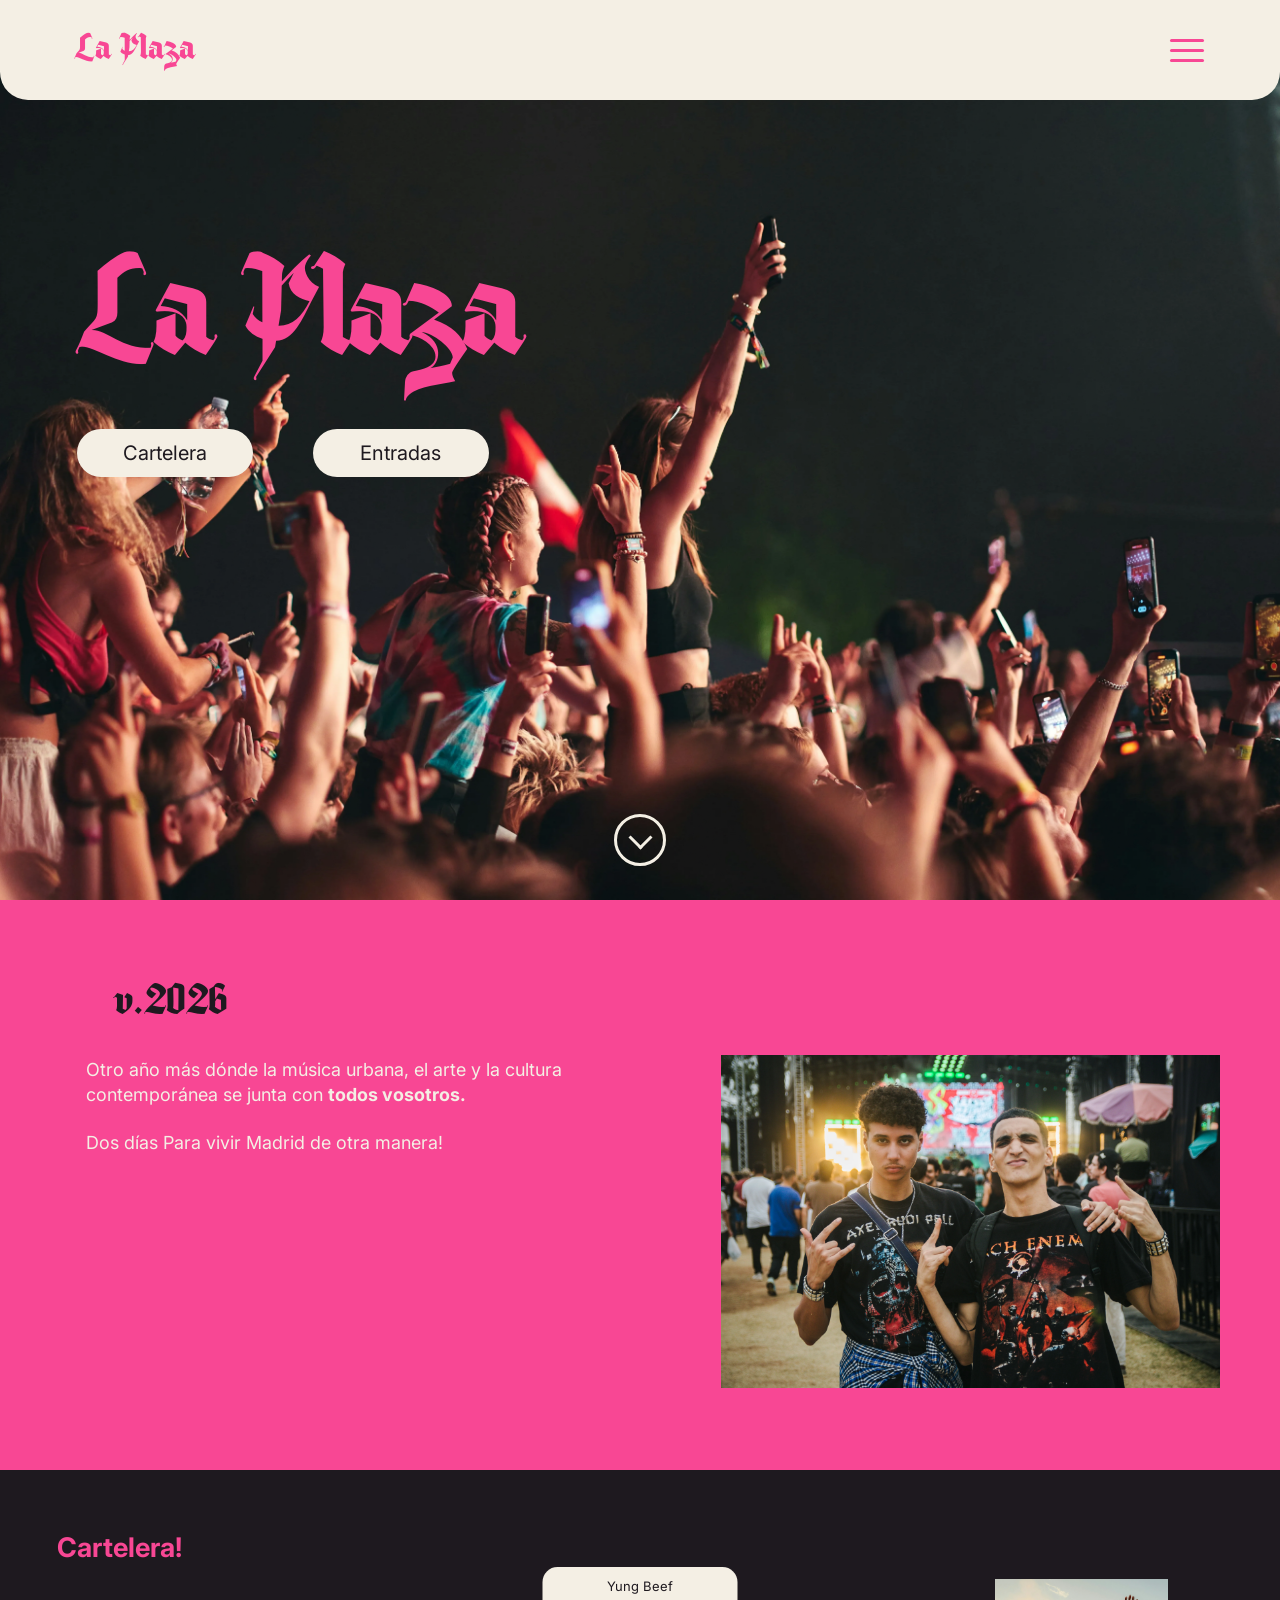
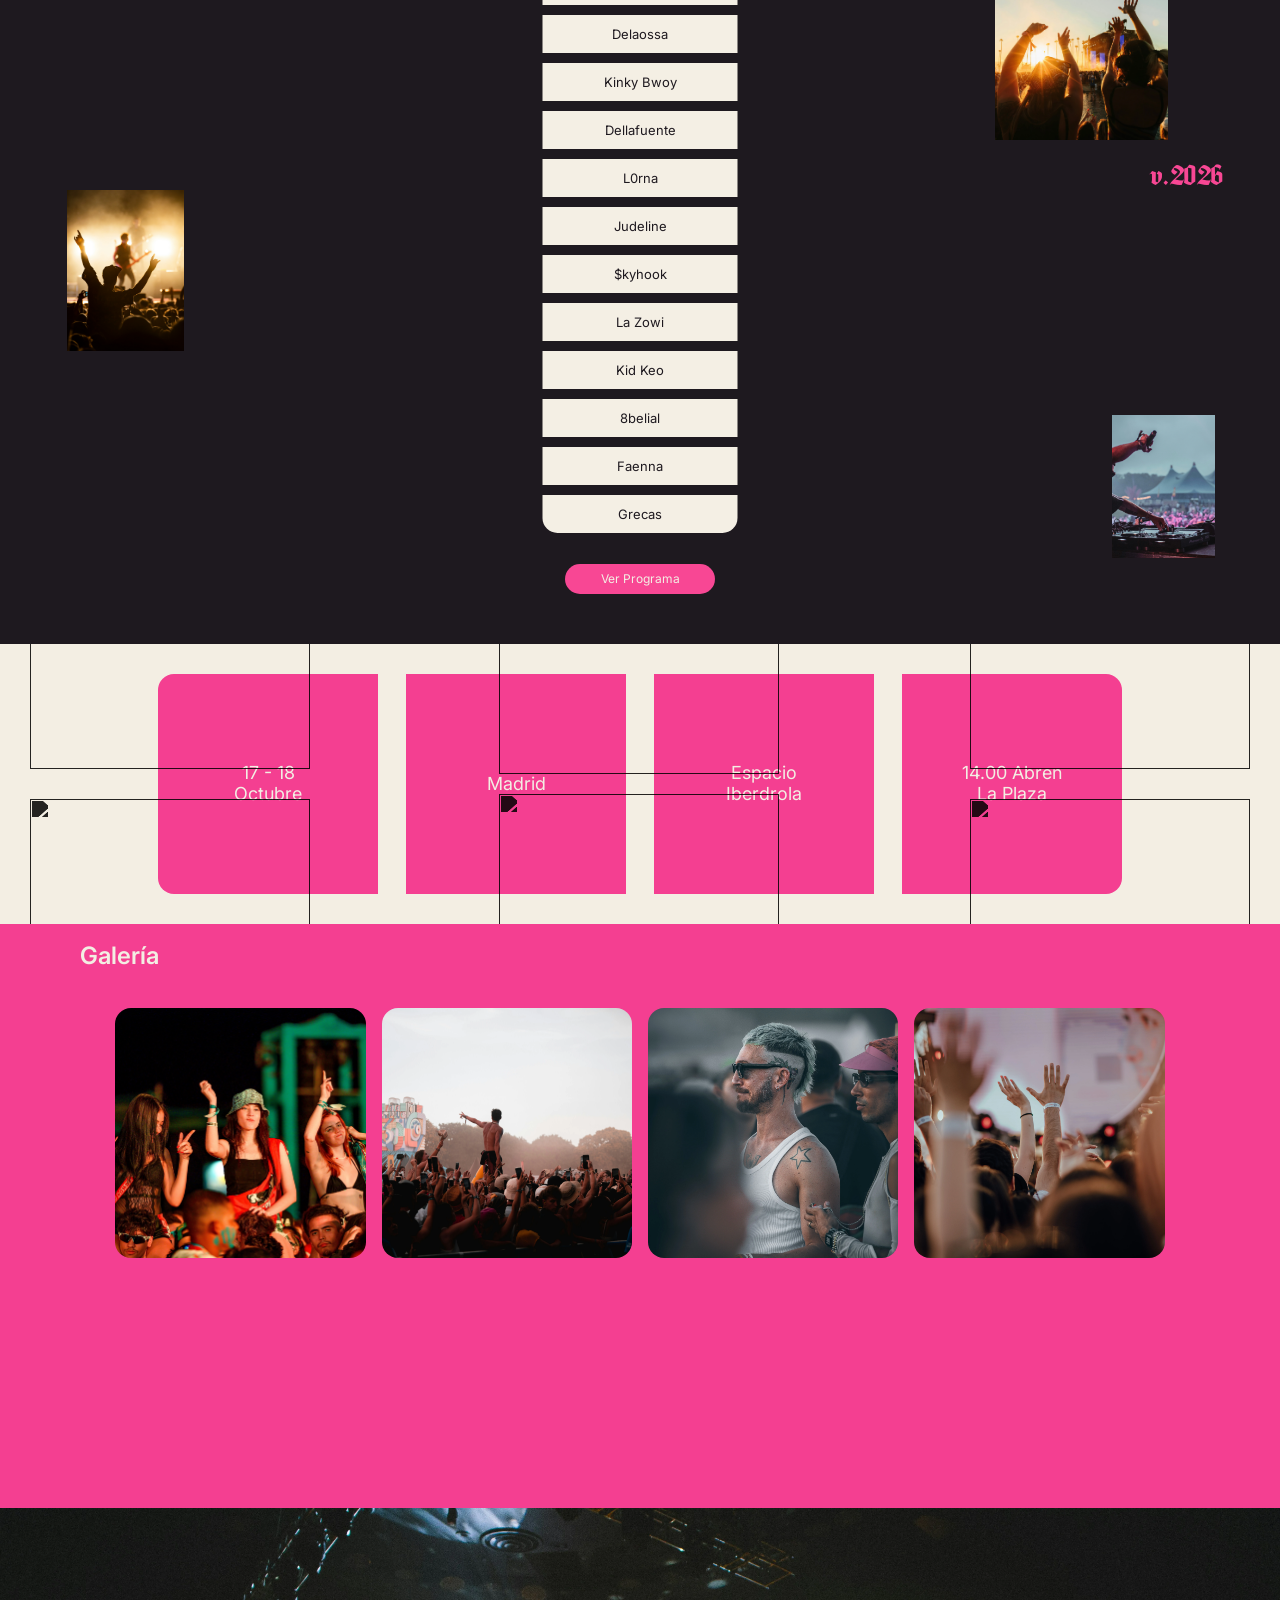
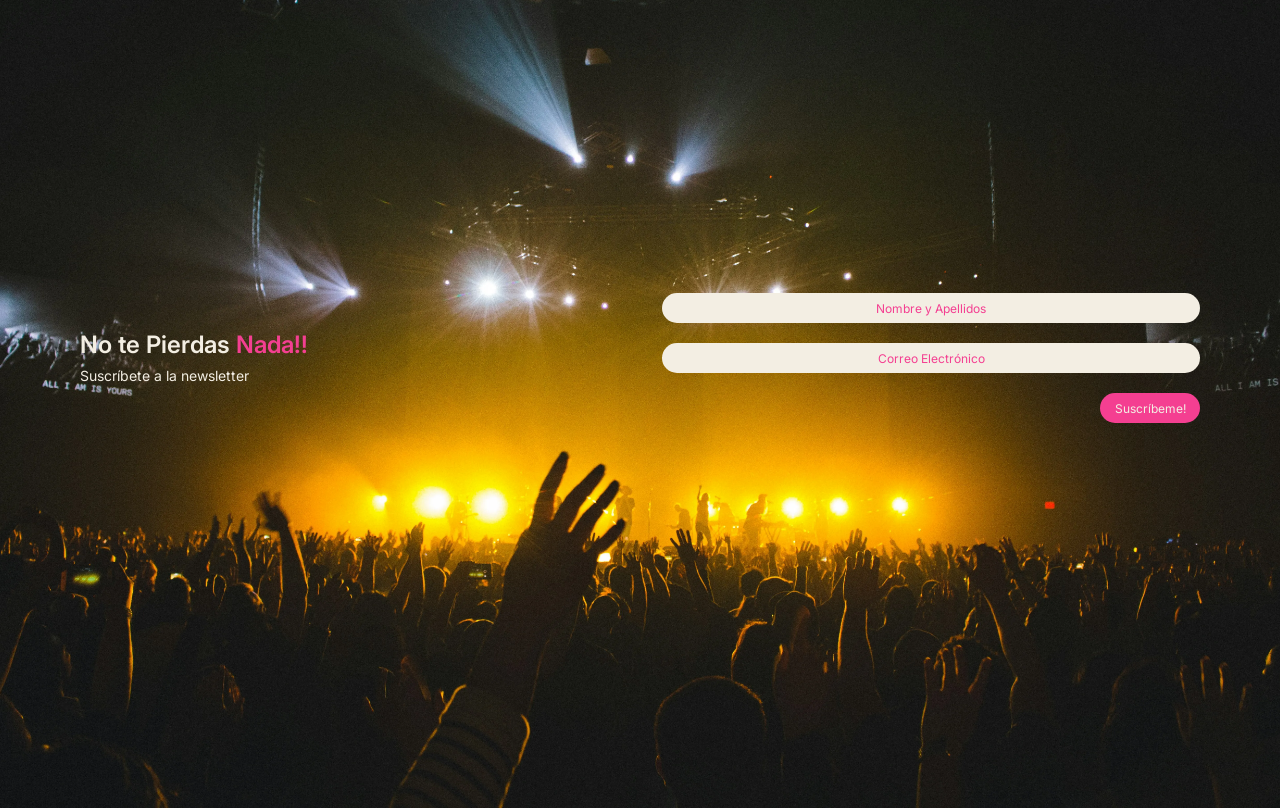
==== Index.html @ ed7117b7 "Info+galería+newsletter (no completadas)" ====
<!DOCTYPE html>
<html lang="es">
<head>
    <meta charset="UTF-8">
    <meta name="viewport" content="width=device-width, initial-scale=1.0">

    <title>La Plaza</title>

    <!-- Inter -->
    <link rel="preconnect" href="https://fonts.googleapis.com">
    <link rel="preconnect" href="https://fonts.gstatic.com" crossorigin>
    <link
        href="https://fonts.googleapis.com/css2?family=Inter:wght@400;500;600;700&display=swap"
        rel="stylesheet"
    >

    <!-- CSS -->
    <link rel="stylesheet" href="Styles/styles.css">
</head>

<body>

    <!-- =========================
         HEADER
    ========================== -->

    <header class="site-header">

    <a class="site-logo" href="Index.html" aria-label="La Plaza">
        La Plaza
    </a>

    <button
        class="menu-button"
        type="button"
        aria-label="Abrir menú"
        aria-expanded="false"
        aria-controls="site-menu"
    >
        <span></span>
        <span></span>
        <span></span>
    </button>

</header>


<nav
    id="site-menu"
    class="site-menu"
    aria-label="Menú principal"
>

    <ul class="site-menu__links">

        <li>
            <a
                class="site-menu__link"
                href="#cartelera"
            >
                Cartelera
            </a>
        </li>

        <li>
            <a
                class="site-menu__link"
                href="Entradas.html"
            >
                Entradas
            </a>
        </li>

    </ul>

</nav>


    <!-- =========================
         HERO
    ========================== -->

    <main>

        <section class="hero" aria-label="La Plaza">

            <img
                class="hero__image"
                src="Media/Img/03.webp"
                alt="Gente en un festival"
            >

            <div class="hero__content">

                <h1 class="hero__title">
                    La Plaza
                </h1>

                <nav class="hero__actions" aria-label="Navegación principal">

                    <a
                        class="hero__button hero__button--primary"
                        href="#cartelera"
                    >
                        Cartelera
                    </a>

                    <a
                        class="hero__button hero__button--secondary"
                        href="Entradas.html"
                    >
                        Entradas
                    </a>

                </nav>

            </div>


            <!-- Indicador de scroll -->

            <a
                class="scroll-indicator"
                href="#cartelera"
                aria-label="Bajar a la siguiente sección"
            >
                <span></span>
            </a>

        </section>
        




<section id="cartelera" class="about-section">

    <div class="about-section__content">

        <h2 class="about-section__title">
            <!--La Plaza de Madrid -->
            <span>v.2026</span>
        </h2>

        <p>
            Otro año más dónde la música urbana, el arte y la cultura
            contemporánea se junta con <strong>todos vosotros.</strong>
        </p>

        <p>
            Dos días Para vivir Madrid de otra manera!
        </p>

    </div>

    <div class="about-section__visual">

        <img
            class="about-section__image"
            src="Media/Img/09.webp"
            alt="Dos chicos en un festival"
        >

        <img
            class="about-section__graphic"
            src="Media/Graficos/GráficosLaPlaza-02.svg"
            alt=""
            aria-hidden="true"
        >

    </div>

</section>


<section class="cartelera-section" id="cartelera">

    <h2 class="cartelera-section__title">
        Cartelera!
    </h2>

    <div class="cartelera-section__artists">
        <span class="cartelera-section__artist">Yung Beef</span>
        <span class="cartelera-section__artist">Delaossa</span>
        <span class="cartelera-section__artist">Kinky Bwoy</span>
        <span class="cartelera-section__artist">Dellafuente</span>
        <span class="cartelera-section__artist">L0rna</span>
        <span class="cartelera-section__artist">Judeline</span>
        <span class="cartelera-section__artist">$kyhook</span>
        <span class="cartelera-section__artist">La Zowi</span>
        <span class="cartelera-section__artist">Kid Keo</span>
        <span class="cartelera-section__artist">8belial</span>
        <span class="cartelera-section__artist">Faenna</span>
        <span class="cartelera-section__artist">Grecas</span>
    </div>

    <button class="cartelera-section__program">
        Ver Programa
    </button>

    <img
        class="cartelera-section__image cartelera-section__image--top"
        src="Media/Img/01.webp"
        alt=""
        aria-hidden="true"
    >

    <span class="cartelera-section__version">
        v.2026
    </span>

    <img
        class="cartelera-section__image cartelera-section__image--left"
        src="Media/Img/11.webp"
        alt=""
        aria-hidden="true"
    >

    <img
        class="cartelera-section__graphic"
        src="Media/Graficos/GráficosLaPlaza-01.svg"
        alt=""
        aria-hidden="true"
    >

    <img
        class="cartelera-section__image cartelera-section__image--bottom"
        src="Media/Img/02.webp"
        alt=""
        aria-hidden="true"
    >

</section>



<section class="info-section" id="info">

    <!-- Gráficos decorativos -->
    <div class="info-section__graphics" aria-hidden="true">

        <img
            class="info-section__graphic info-section__graphic--1"
            src="Media/Graficos/GráficosLaPlaza-01.svg"
            alt=""
        >

        <img
            class="info-section__graphic info-section__graphic--2"
            src="Media/Graficos/GráficosLaPlaza-01.svg"
            alt=""
        >

        <img
            class="info-section__graphic info-section__graphic--3"
            src="Media/Graficos/GráficosLaPlaza-01.svg"
            alt=""
        >

        <img
            class="info-section__graphic info-section__graphic--4"
            src="Media/Graficos/GráficosLaPlaza-01.svg"
            alt=""
        >

        <img
            class="info-section__graphic info-section__graphic--5"
            src="Media/Graficos/GráficosLaPlaza-01.svg"
            alt=""
        >

        <img
            class="info-section__graphic info-section__graphic--6"
            src="Media/Graficos/GráficosLaPlaza-01.svg"
            alt=""
        >

    </div>


    <!-- Tarjetas -->
    <div class="info-section__cards">

        <article class="info-section__card">
            <p class="info-section__text">
                17 - 18<br>
                Octubre
            </p>
        </article>

        <article class="info-section__card">
            <p class="info-section__text">
                Madrid
            </p>
        </article>

        <article class="info-section__card">
            <p class="info-section__text">
                Espacio<br>
                Iberdrola
            </p>
        </article>

        <article class="info-section__card">
            <p class="info-section__text">
                14.00 Abren<br>
                La Plaza
            </p>
        </article>

    </div>

</section>

<!-- =========================================================
     GALERÍA + NEWSLETTER
========================================================= -->

<div class="gallery-newsletter">


    <!-- =====================================================
         GALERÍA
    ====================================================== -->

    <section class="gallery-section" id="galeria">

        <h2 class="gallery-section__title">
            Galería
        </h2>

        <div class="gallery-section__images">

            <img
                class="gallery-section__image"
                src="Media/Img/07.webp"
                alt=""
            >

            <img
                class="gallery-section__image"
                src="Media/Img/04.webp"
                alt=""
            >

            <img
                class="gallery-section__image"
                src="Media/Img/10.webp"
                alt=""
            >

            <img
                class="gallery-section__image"
                src="Media/Img/08.webp"
                alt=""
            >

        </div>

    </section>


    <!-- =====================================================
         NEWSLETTER
    ====================================================== -->

    <section class="newsletter-section" id="newsletter">

        <div class="newsletter-section__content">

            <div class="newsletter-section__text">

                <h2 class="newsletter-section__title">
                    No te Pierdas <span>Nada!!</span>
                </h2>

                <p class="newsletter-section__subtitle">
                    Suscríbete a la newsletter
                </p>

            </div>


            <form class="newsletter-section__form">

                <input
                    class="newsletter-section__input"
                    type="text"
                    placeholder="Nombre y Apellidos"
                >

                <input
                    class="newsletter-section__input"
                    type="email"
                    placeholder="Correo Electrónico"
                >

                <button
                    class="newsletter-section__button"
                    type="submit"
                >
                    Suscríbeme!
                </button>

            </form>

        </div>

    </section>


    <!-- =====================================================
         GRÁFICO QUE UNE LAS DOS SECCIONES
    ====================================================== -->

    <img
        class="gallery-newsletter__graphic"
        src="Media/Graficos/GráficosLaPlaza-02.svg"
        alt=""
        aria-hidden="true"
    >

</div>

    </main>


    <!-- JavaScript -->
    <script src="Js/main.js"></script>

</body>
</html>
---- Styles/styles.css ----
/* =========================================================
   FUENTES
========================================================= */

@font-face {
    font-family: "Dx Gotha";
    src: url("../Media/Type/Dx Gotha - Free Personal.otf") format("opentype");
    font-weight: 400;
    font-style: normal;
    font-display: swap;
}


/* =========================================================
   VARIABLES
========================================================= */

:root {
    --color-cream: #f4efe4;
    --color-pink: #f84794;
    --color-purple: #1e191f;

    --font-display: "Dx Gotha", sans-serif;
    --font-body: "Inter", sans-serif;

    --header-height: 100px;
}


/* =========================================================
   RESET
========================================================= */

* {
    box-sizing: border-box;
}

html {
    scroll-behavior: smooth;
}

body {
    margin: 0;
    min-width: 320px;

    background: var(--color-cream);
    color: var(--color-purple);

    font-family: var(--font-body);
}

a {
    color: inherit;
    text-decoration: none;
}

button,
a {
    -webkit-tap-highlight-color: transparent;
}


/* =========================================================
   HEADER
========================================================= */

.site-header {
    position: fixed;
    z-index: 100;

    top: 0;
    left: 0;

    display: flex;
    align-items: center;
    justify-content: space-between;

    width: 100%;
    height: var(--header-height);

    padding: 0 5.8%;

    background: var(--color-cream);

    border-radius: 0 0 28px 28px;
}


/* Logo */

.site-logo {
    display: inline-block;

    color: var(--color-pink);

    font-family: var(--font-display);

    font-size: clamp(30px, 2.55vw, 38px);

    line-height: 1;

    white-space: nowrap;
}


/* =========================================================
   BOTÓN HAMBURGUESA
========================================================= */

.menu-button {
    position: relative;
    z-index: 102;

    display: flex;
    flex-direction: column;
    justify-content: center;

    gap: 7px;

    width: 36px;
    height: 36px;

    padding: 0;

    border: 0;

    background: transparent;

    cursor: pointer;
}

.menu-button span {
    display: block;

    width: 34px;
    height: 3px;

    border-radius: 999px;

    background: var(--color-pink);

    transition:
        transform 200ms ease,
        opacity 200ms ease;
}


/* Hamburguesa → X */

.menu-button[aria-expanded="true"] span:nth-child(1) {
    transform: translateY(10px) rotate(45deg);
}

.menu-button[aria-expanded="true"] span:nth-child(2) {
    opacity: 0;
}

.menu-button[aria-expanded="true"] span:nth-child(3) {
    transform: translateY(-10px) rotate(-45deg);
}


/* =========================================================
   MENÚ
========================================================= */

.site-menu {
    position: fixed;
    z-index: 99;

    top: 0;
    left: 0;
    right: 0;
    
    width: 100%;
    min-height: 0;

    padding: calc(var(--header-height) + 18px) 5% 24px;

    background: rgba(245, 240, 228, 0.8);

    border-radius: 0;

    overflow: hidden;

    transform: translateY(-110%);
    visibility: hidden;

    transition:
        transform 350ms cubic-bezier(0.22, 1, 0.36, 1),
        visibility 0s linear 350ms;
}

.site-menu::before {
    content: "";
    position: absolute;
    inset: 0;

    pointer-events: none;

    opacity: 0.12;

    background-image:
        url("data:image/svg+xml,%3Csvg viewBox='0 0 180 180' xmlns='http://www.w3.org/2000/svg'%3E%3Cfilter id='n'%3E%3CfeTurbulence type='fractalNoise' baseFrequency='.8' numOctaves='4' stitchTiles='stitch'/%3E%3C/filter%3E%3Crect width='100%25' height='100%25' filter='url(%23n)' opacity='.45'/%3E%3C/svg%3E");

    mix-blend-mode: multiply;
}

.site-menu.is-open {
    transform: translateY(0);

    visibility: visible;
}


.site-menu__links {
    position: relative;
    z-index: 1;
    display: flex;
    flex-direction: column;
    align-items: flex-end;

    gap: 16px;

    margin: 0;

    padding: 0;

    list-style: none;
}


.site-menu__link {
    color: var(--color-pink);

    font-family: var(--font-body);

    font-size: 20px;
    font-weight: 500;

    transition: color 180ms ease;
}

.site-menu__link:hover {
    color: var(--color-pink);
}


/* =========================================================
   HERO
========================================================= */

.hero {
    position: relative;

    overflow: hidden;

    width: 100%;
    height: 100vh;
    min-height: 600px;

    background: #172022;
}


/* Imagen */

.hero__image {
    position: absolute;
    inset: 0;
    width: 100%;
    height: 100%;
    display: block;
    object-fit: cover;
    object-position: center 0%;
    transform: scale(1.08);
    transform-origin: center top;
}

.hero::after {
    content: "";
    position: absolute;
    inset: 0;

    z-index: 1;

    pointer-events: none;

    opacity: 0.10;

    background-image:
        url("data:image/svg+xml,%3Csvg viewBox='0 0 180 180' xmlns='http://www.w3.org/2000/svg'%3E%3Cfilter id='noise'%3E%3CfeTurbulence type='fractalNoise' baseFrequency='.75' numOctaves='4' stitchTiles='stitch'/%3E%3C/filter%3E%3Crect width='100%25' height='100%25' filter='url(%23noise)' opacity='.5'/%3E%3C/svg%3E");

    mix-blend-mode: overlay;
}

/* Contenido */

.hero__content {
    position: absolute;
    z-index: 2;
    left: 5.75%;
    top: calc(var(--header-height) + 18%);
}


/* Título */

.hero__title {
    margin: 0;
    color: var(--color-pink);
    font-family: var(--font-display);
    font-size: clamp(90px, 10vw, 155px);
    font-weight: 400;
    line-height: 0.9;
    letter-spacing: -0.025em;
    white-space: nowrap;
}


/* =========================================================
   BOTONES HERO
========================================================= */

.hero__actions {
    display: flex;
    align-items: center;

    gap: 60px;

    margin-top: 52px;
    margin-left: 0.7%;
}


.hero__button {
    display: flex;
    align-items: center;
    justify-content: center;

    width: 176px;
    height: 48px;

    border-radius: 999px;

    font-family: var(--font-body);

    font-size: 20px;

    font-weight: 400;

    line-height: 1;

    transition: transform 180ms ease;
}


.hero__button:hover {
    transform: translateY(-2px);
}


.hero__button--primary {
    color: var(--color-purple);

    background: var(--color-cream);
}


.hero__button--secondary {
    color: var(--color-purple);

    background: var(--color-cream);
}


/* =========================================================
   SCROLL
========================================================= */

.scroll-indicator {
    position: absolute;

    z-index: 3;

    left: 50%;
    bottom: 34px;

    display: flex;
    align-items: center;
    justify-content: center;

    width: 52px;
    height: 52px;

    /*
     * IMPORTANTE:
     * el translateX(-50%) hace que el centro real
     * del círculo coincida con el centro del viewport.
     */
    transform: translateX(-50%);

    border: 3px solid var(--color-cream);

    border-radius: 50%;

    background: transparent;
}


.scroll-indicator span {
    width: 17px;
    height: 17px;

    border-right: 3px solid var(--color-cream);
    border-bottom: 3px solid var(--color-cream);

    transform: translateY(-3px) rotate(45deg);
}


/* =========================================================
   SECCIÓN ABOUT
========================================================= */

.about-section {
    position: relative;
    z-index: 1;
    width: 100%;
    min-height: 570px;

    padding: 80px 6.7% 90px;

    overflow: hidden;

    background: var(--color-pink);

    color: var(--color-purple);
}

/* Contenido */

.about-section__content {
    position: relative;
    z-index: 2;

    width: 48%;
}


.about-section__title {
    margin: 0 0 34px;

    font-family: var(--fontbody);
    font-size: clamp(34px, 3vw, 48px);
    font-weight: 700;
    line-height: 1.05;
    color: var(--color-cream);
}


.about-section__title span {
    margin-left: 28px;

    font-family: var(--font-display);
    font-weight: 400;
    color: var(--color-purple);
}


.about-section__content p {
    max-width: 540px;

    margin: 0 0 24px;

    font-family: var(--font-body);
    font-size: 18px;
    line-height: 1.35;
    color: var(--color-cream);
}


.about-section__content strong {
    font-weight: 700;
}


/* Imagen + gráfico */

.about-section__visual {
    position: absolute;

    z-index: 1;

    top: 155px;
    right: 4.7%;

    width: 39%;
}


.about-section__image {
    display: block;

    width: 100%;
    height: auto;

    object-fit: cover;
}


/* Gráfico 02 */

.about-section__graphic {
    position: absolute;
    z-index: 2;

    left: -200px;
    top: -125px;

    width: 480px;
    height: auto;

    opacity: 0.8;
    transform: rotate(-90deg);
     filter: brightness(0) saturate(100%) invert(94%) sepia(12%)
        saturate(200%) hue-rotate(330deg) brightness(105%);
}


/* =========================================================
   CARTELERA
========================================================= */

.cartelera-section {
    position: relative;

    width: 100%;
    min-height: 774px;

    box-sizing: border-box;

    background-color: var(--color-purple);

    overflow: hidden;
}


/* =========================================================
   TÍTULO
========================================================= */

.cartelera-section__title {
    position: absolute;

    top: 64px;
    left: 57px;

    margin: 0;

    color: var(--color-pink);

    font-family: var(--font-body);
    font-size: 27px;
    font-weight: 700;
    line-height: 1;
}


/* =========================================================
   ARTISTAS
========================================================= */

.cartelera-section__artists {
    position: absolute;

    top: 97px;
    left: 50%;

    transform: translateX(-50%);

    width: 195px;

    display: flex;
    flex-direction: column;
    gap: 10px;
}


.cartelera-section__artist {
    display: flex;
    align-items: center;
    justify-content: center;

    width: 100%;
    height: 38px;

    box-sizing: border-box;

    background-color: var(--color-cream);
    color: var(--color-purple);

    font-family: var(--font-body);
    font-size: 13px;
    font-weight: 400;

    line-height: 1;
}


/* Solo las dos esquinas superiores
   del primer elemento */

.cartelera-section__artist:first-child {
    border-radius: 15px 15px 0 0;
}


/* Solo las dos esquinas inferiores
   del último elemento */

.cartelera-section__artist:last-child {
    border-radius: 0 0 15px 15px;
}


/* =========================================================
   BOTÓN VER PROGRAMA
========================================================= */

.cartelera-section__program {
    position: absolute;

    left: 50%;
    bottom: 50px;

    transform: translateX(-50%);

    width: 150px;
    height: 30px;

    padding: 0;

    border: none;
    border-radius: 999px;

    background-color: var(--color-pink);
    color: var(--color-cream);

    font-family: var(--font-body);
    font-size: 12px;
    font-weight: 400;

    line-height: 1;

    cursor: pointer;
}


/* =========================================================
   IMÁGENES
========================================================= */

.cartelera-section__image {
    position: absolute;

    display: block;

    object-fit: cover;
}


/* Imagen superior derecha */

.cartelera-section__image--top {
    top: 109px;
    right: 112px;

    width: 173px;
    height: 161px;
}


/* Imagen izquierda */

.cartelera-section__image--left {
    top: 320px;
    left: 67px;

    width: 117px;
    height: 161px;
}


/* Imagen inferior derecha */

.cartelera-section__image--bottom {
    right: 65px;
    bottom: 86px;

    width: 103px;
    height: 143px;
}


/* =========================================================
   V.2026
========================================================= */

.cartelera-section__version {
    position: absolute;

    top: 296px;
    right: 57px;

    color: var(--color-pink);

    font-family: var(--font-display);
    font-size: 25px;
    font-weight: 400;

    line-height: 1;
}


/* =========================================================
   GRÁFICO
========================================================= */

.cartelera-section__graphic {
    position: absolute;

    top: 468px;
    left: 112px;

    width: 195px;
    height: auto;
}




/* =========================================================
   INFO SECTION
========================================================= */

.info-section {
    position: relative;

    width: 100%;

    background-color: #f3eee3;

    padding: 30px 0;

    overflow: hidden;
}

/* =========================================================
   GRÁFICOS DECORATIVOS
========================================================= */

.info-section__graphics {
    position: absolute;

    inset: 0;

    z-index: 2;

    pointer-events: none;
}


.info-section__graphic {
    position: absolute;

    width: 280px;
    height: 150px;

    object-fit: contain;

    filter: brightness(0);

    opacity: 0.85;

    pointer-events: none;
    user-select: none;
}


/* =========================================================
   GRÁFICOS — FILA SUPERIOR
========================================================= */

.info-section__graphic--1 {
    top: -25px;
    left: 30px;
}

.info-section__graphic--2 {
    top: -20px;
    left: 39%;
}

.info-section__graphic--3 {
    top: -25px;
    right: 30px;
}


/* =========================================================
   GRÁFICOS — FILA INFERIOR
========================================================= */

.info-section__graphic--4 {
    bottom: -25px;
    left: 30px;
}

.info-section__graphic--5 {
    bottom: -20px;
    left: 39%;
}

.info-section__graphic--6 {
    bottom: -25px;
    right: 30px;
}

/* =========================================================
   TARJETAS
========================================================= */

.info-section__cards {
    position: relative;

    z-index: 1;

    width: 86%;
    max-width: 1100px;

    margin: 0 auto;

    display: flex;
    align-items: center;
    justify-content: center;

    gap: 28px;
}


.info-section__card {
    position: relative;

    flex: 1;
    max-width: 220px;
    aspect-ratio: 1 / 1;

    background-color: #f43f91;

    overflow: hidden;

    display: flex;
    align-items: center;
    justify-content: center;

    border-radius: 0;
}


/* Primera tarjeta */

.info-section__card:first-child {
    border-radius: 16px 0 0 16px;
}


/* Tarjetas centrales */

.info-section__card:nth-child(2),
.info-section__card:nth-child(3) {
    border-radius: 0;
}


/* Última tarjeta */

.info-section__card:last-child {
    border-radius: 0 16px 16px 0;
}


/* =========================================================
   TEXTO
========================================================= */

.info-section__text {
    position: relative;

    z-index: 3;

    margin: 0;

    text-align: center;

    font-family: var(--font-body);
    font-size: 18px;
    line-height: 1.15;
    font-weight: 400;

    color: #f3eee3;
}

/* =========================================================
   GALERÍA + NEWSLETTER
========================================================= */

.gallery-newsletter {
    position: relative;

    width: 100%;

    overflow: hidden;
}


/* =========================================================
   GALERÍA
========================================================= */

.gallery-section {
    position: relative;

    width: 100%;

    background-color: #f43f91;

    padding: 20px 0 250px;
}


.gallery-section__title {
    width: 90%;
    max-width: 1120px;

    margin: 0 auto 40px;

    font-family: var(--font-body);
    font-size: 24px;
    line-height: 1;

    font-weight: 600;

    color: #f3eee3;
}


.gallery-section__images {
    width: 82%;
    max-width: 1060px;

    margin: 0 auto;

    display: flex;
    align-items: center;
    justify-content: space-between;

    gap: 16px;
}


.gallery-section__image {
    width: calc((100% - 48px) / 4);

    aspect-ratio: 1 / 1;

    object-fit: cover;

    border-radius: 16px;
}


/* =========================================================
   NEWSLETTER
========================================================= */

.newsletter-section {
    position: relative;

    width: 100%;
    height: 100vh;
    min-height: 100vh;

    background-image: url("../Media/Img/06.webp");

    background-size: cover;
    background-position: center;

    display: flex;
    align-items: center;

    box-sizing: border-box;
}


.newsletter-section__content {
    width: 90%;
    max-width: 1120px;

    margin: 0 auto;

    display: flex;
    align-items: center;
    justify-content: space-between;

    gap: 60px;
}


/* =========================================================
   TEXTO NEWSLETTER
========================================================= */

.newsletter-section__text {
    flex: 1;
}


.newsletter-section__title {
    margin: 0 0 10px;

    font-family: var(--font-body);
    font-size: 24px;
    line-height: 1.1;

    font-weight: 600;

    color: #f3eee3;
}


.newsletter-section__title span {
    color: #f43f91;
}


.newsletter-section__subtitle {
    margin: 0;

    font-family: var(--font-body);
    font-size: 14px;
    line-height: 1.2;

    color: #f3eee3;
}


/* =========================================================
   FORMULARIO
========================================================= */

.newsletter-section__form {
    width: 48%;

    display: flex;
    flex-direction: column;

    align-items: flex-end;

    gap: 20px;
}


.newsletter-section__input {
    width: 100%;
    height: 30px;

    padding: 0 20px;

    border: none;
    border-radius: 20px;

    background-color: #f3eee3;

    font-family: var(--font-body);
    font-size: 12px;

    text-align: center;

    color: #f43f91;

    outline: none;
}


.newsletter-section__input::placeholder {
    color: #f43f91;
    opacity: 1;
}


.newsletter-section__button {
    width: 100px;
    height: 30px;

    border: none;
    border-radius: 20px;

    background-color: #f43f91;

    font-family: var(--font-body);
    font-size: 12px;

    color: #f3eee3;

    cursor: pointer;
}


/* =========================================================
   GRÁFICO QUE UNE LAS DOS SECCIONES
========================================================= */

.gallery-newsletter__graphic {
    position: absolute;

    z-index: 5;

    width: 150px;
    height: auto;

    right: 4%;

    top: 245px;

    transform: rotate(90deg);

    filter: brightness(0) invert(1);

    pointer-events: none;
}


/* =========================================================
   TABLET
========================================================= */

@media (max-width: 900px) {

    :root {
        --header-height: 104px;
    }

    .site-header {
        padding: 0 6%;
        position: relative;
        z-index: 100;
        border-radius: 0 0 24px 24px;
    }

    .hero {
        min-height: 100vh;
        height: 100vh;
    }

    .hero__content {
        left: 6%;
        top: calc(var(--header-height) + 18%);
    }

    .hero__title {
        font-size: clamp(82px, 15vw, 135px);
    }

    .hero__actions {
        gap: 24px;
        margin-top: 42px;
    }

    .hero__button {
        width: 160px;
        height: 46px;
        font-size: 18px;
    }
}


/* =========================================================
   MÓVIL
========================================================= */

@media (max-width: 600px) {

    :root {
        --header-height: 88px;
    }

    .site-header {
        padding: 0 7%;
    }

    .site-logo {
        font-size: 29px;
    }

    .menu-button,
    .menu-button span {
        width: 30px;
    }

    .menu-button {
        gap: 6px;
    }

    .menu-button span {
        height: 2.5px;
    }

    .hero {
        min-height: 100svh;
        height: 100svh;
    }

    .hero__image {
        object-position: center 0%;
    }

    .hero__content {
        left: 6%;
        top: calc(var(--header-height) + 18%);
        right: 6%;
    }

    .hero__title {
        font-size: clamp(68px, 19vw, 110px);
        white-space: normal;
    }

    .hero__actions {
        gap: 12px;
        margin-top: 34px;
        margin-left: 0;
    }

    .hero__button {
        width: min(42vw, 170px);
        height: 44px;
        font-size: 17px;
    }


    .site-menu__link {
        font-size: 21px;
    }

    .scroll-indicator {
        bottom: 28px;

        width: 44px;
        height: 44px;

        border-width: 2px;
    }

    .scroll-indicator span {
        width: 15px;
        height: 15px;

        border-width: 2px;
    }
}
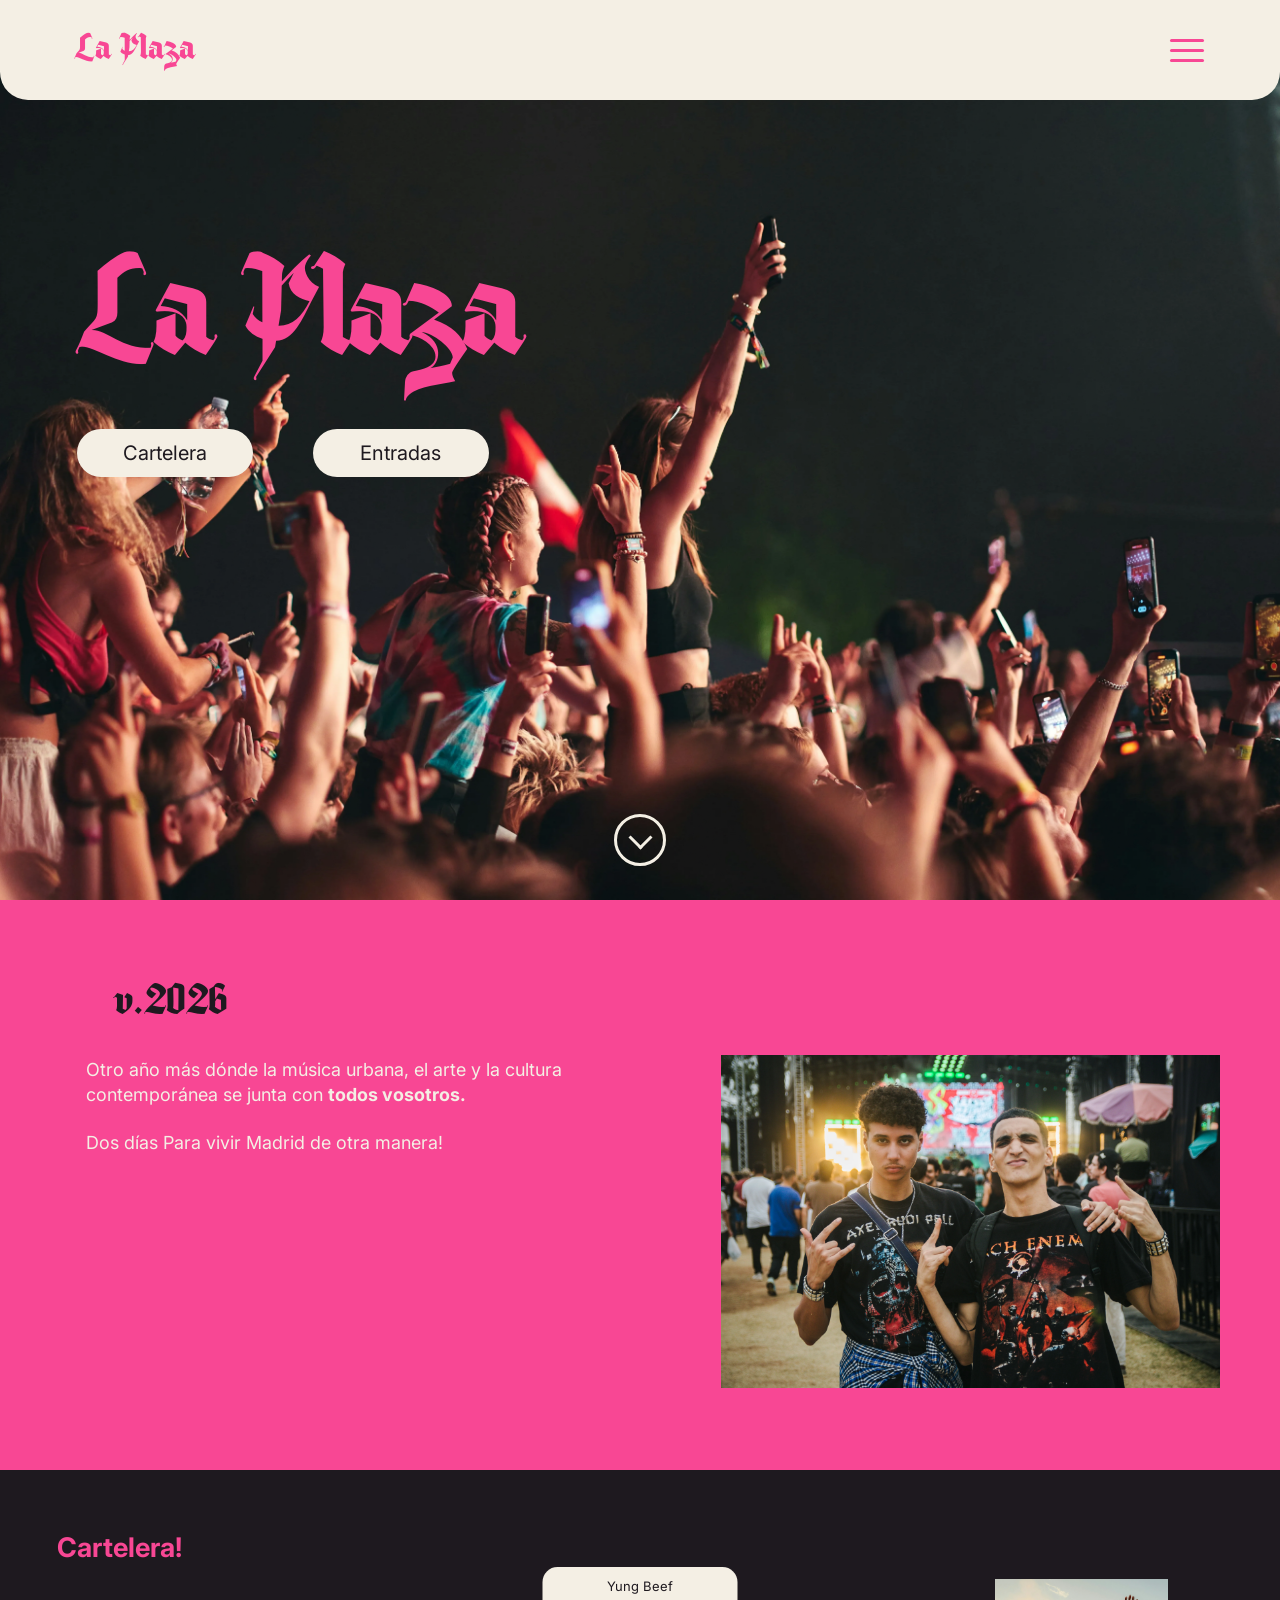
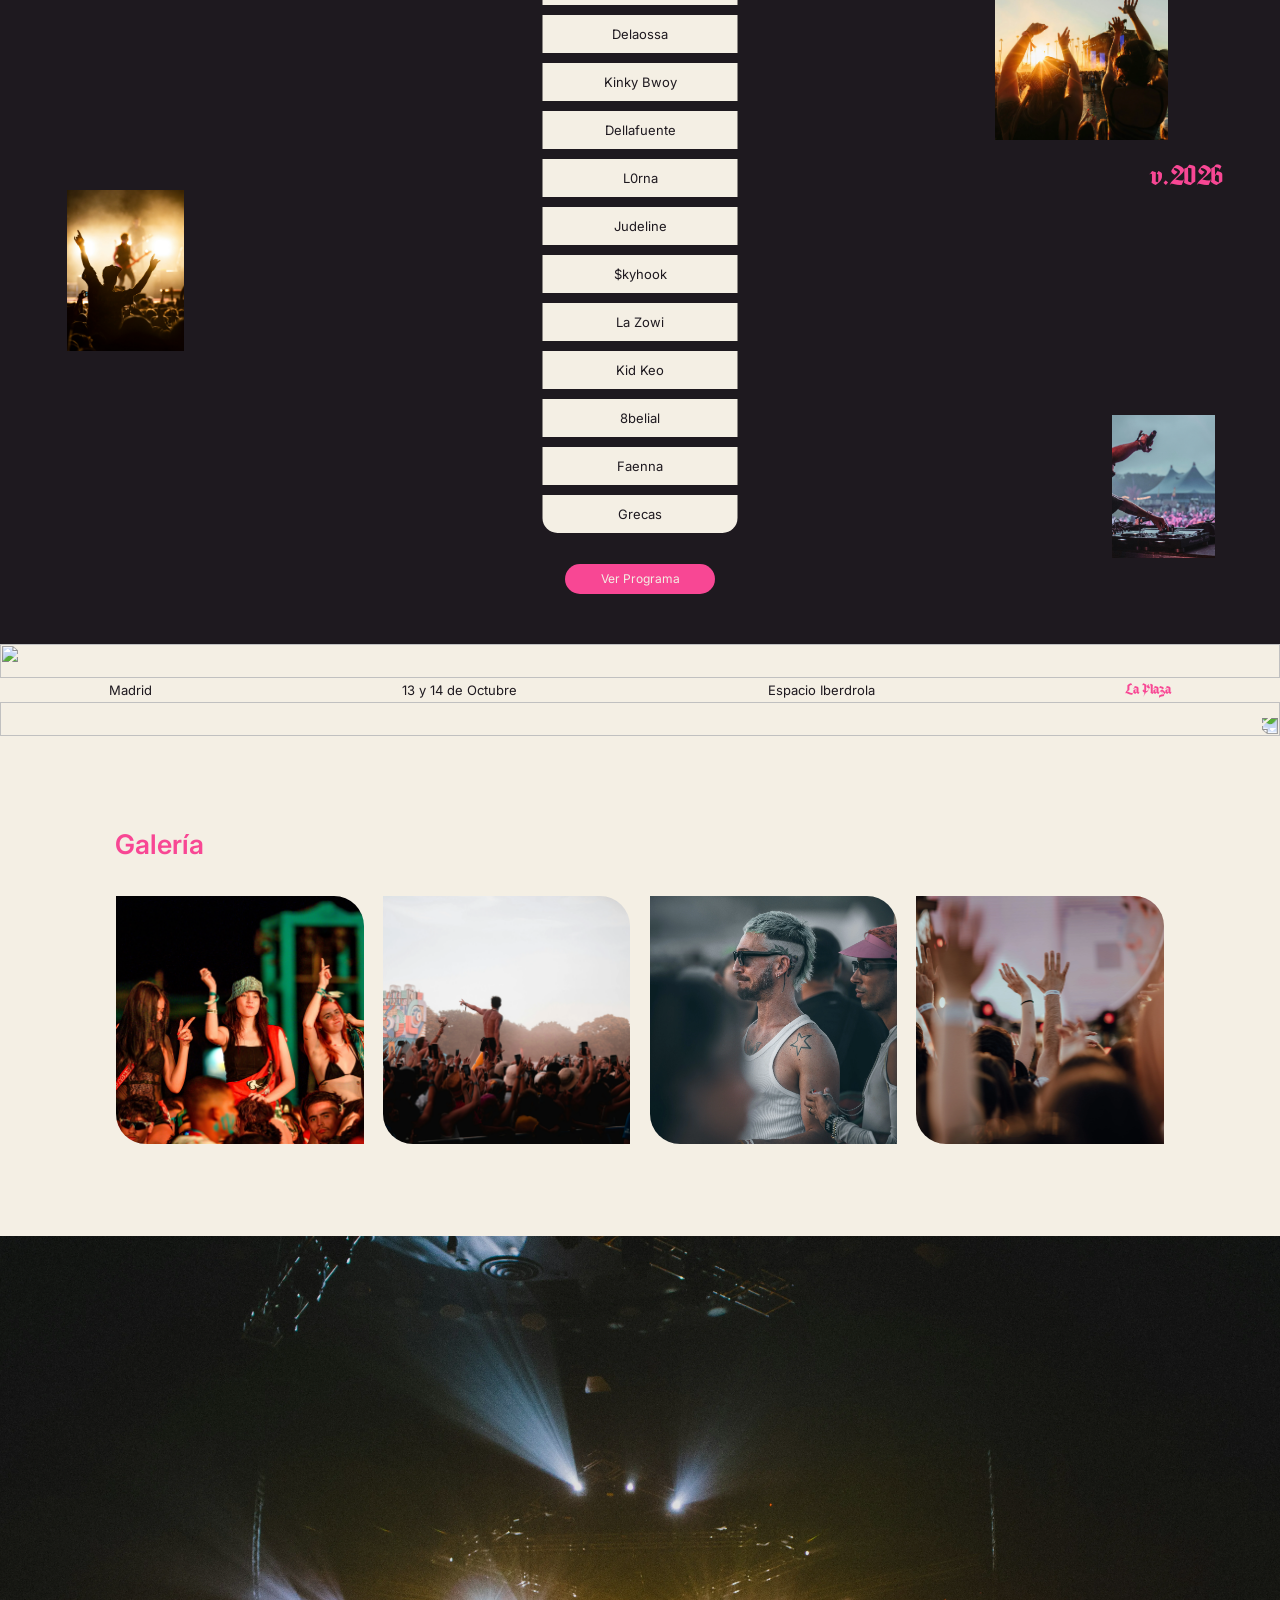
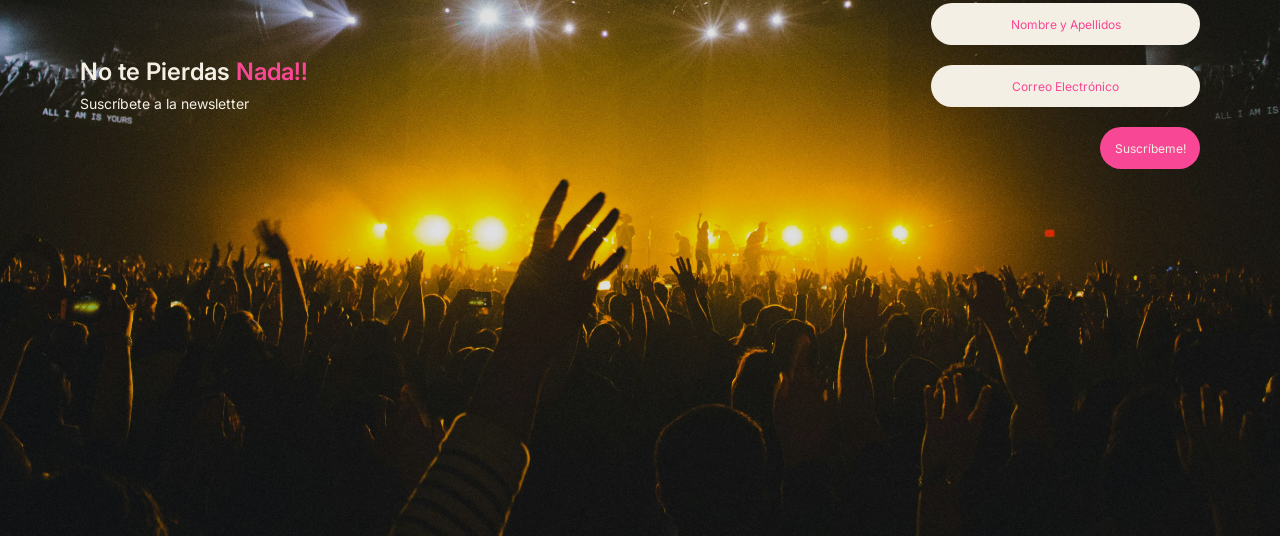
==== commit 627e7733: "Info, Galleria y Newsletter" ====
--- a/Index.html
+++ b/Index.html
@@ -232,83 +232,53 @@
 
 </section>
 
-
+<!-- =========================================================
+     INFO
+========================================================= -->
 
 <section class="info-section" id="info">
 
-    <!-- Gráficos decorativos -->
-    <div class="info-section__graphics" aria-hidden="true">
-
-        <img
-            class="info-section__graphic info-section__graphic--1"
-            src="Media/Graficos/GráficosLaPlaza-01.svg"
-            alt=""
+    <!-- Gráfico superior -->
+    <img
+        class="info-section__graphic info-section__graphic--top"
+        src="Media/Graficos/Gráficos-04.svg"
+        alt=""
+        aria-hidden="true"
+    >
+
+    <!-- Marquee -->
+    <div class="info-section__marquee">
+
+        <ul class="info-section__marquee-content">
+
+            <li>Madrid</li>
+            <li>13 y 14 de Octubre</li>
+            <li>Espacio Iberdrola</li>
+            <li class="info-section__marquee-brand">La Plaza</li>
+
+        </ul>
+
+        <ul
+            class="info-section__marquee-content"
+            aria-hidden="true"
         >
 
-        <img
-            class="info-section__graphic info-section__graphic--2"
-            src="Media/Graficos/GráficosLaPlaza-01.svg"
-            alt=""
-        >
-
-        <img
-            class="info-section__graphic info-section__graphic--3"
-            src="Media/Graficos/GráficosLaPlaza-01.svg"
-            alt=""
-        >
-
-        <img
-            class="info-section__graphic info-section__graphic--4"
-            src="Media/Graficos/GráficosLaPlaza-01.svg"
-            alt=""
-        >
-
-        <img
-            class="info-section__graphic info-section__graphic--5"
-            src="Media/Graficos/GráficosLaPlaza-01.svg"
-            alt=""
-        >
-
-        <img
-            class="info-section__graphic info-section__graphic--6"
-            src="Media/Graficos/GráficosLaPlaza-01.svg"
-            alt=""
-        >
+            <li>Madrid</li>
+            <li>13 y 14 de Octubre</li>
+            <li>Espacio Iberdrola</li>
+            <li class="info-section__marquee-brand">La Plaza</li>
+
+        </ul>
 
     </div>
 
-
-    <!-- Tarjetas -->
-    <div class="info-section__cards">
-
-        <article class="info-section__card">
-            <p class="info-section__text">
-                17 - 18<br>
-                Octubre
-            </p>
-        </article>
-
-        <article class="info-section__card">
-            <p class="info-section__text">
-                Madrid
-            </p>
-        </article>
-
-        <article class="info-section__card">
-            <p class="info-section__text">
-                Espacio<br>
-                Iberdrola
-            </p>
-        </article>
-
-        <article class="info-section__card">
-            <p class="info-section__text">
-                14.00 Abren<br>
-                La Plaza
-            </p>
-        </article>
-
-    </div>
+    <!-- Gráfico inferior -->
+    <img
+        class="info-section__graphic info-section__graphic--bottom"
+        src="Media/Graficos/Gráficos-04.svg"
+        alt=""
+        aria-hidden="true"
+    >
 
 </section>
 
@@ -410,7 +380,7 @@
 
 
     <!-- =====================================================
-         GRÁFICO QUE UNE LAS DOS SECCIONES
+         GRÁFICO 02 — UNE GALERÍA + NEWSLETTER
     ====================================================== -->
 
     <img
@@ -422,6 +392,8 @@
 
 </div>
 
+</div>
+
     </main>
 
 
--- a/Styles/styles.css
+++ b/Styles/styles.css
@@ -737,9 +737,6 @@
     height: auto;
 }
 
-
-
-
 /* =========================================================
    INFO SECTION
 ========================================================= */
@@ -748,95 +745,204 @@
     position: relative;
 
     width: 100%;
-
-    background-color: #f3eee3;
-
-    padding: 30px 0;
+    height: 92px;
 
     overflow: hidden;
-}
-
-/* =========================================================
-   GRÁFICOS DECORATIVOS
-========================================================= */
-
-.info-section__graphics {
-    position: absolute;
-
-    inset: 0;
+
+    background-color: var(--color-cream);
+}
+
+
+/* =========================================================
+   GRÁFICOS 04
+========================================================= */
+
+.info-section__graphic {
+    position: absolute;
 
     z-index: 2;
 
-    pointer-events: none;
-}
-
-
-.info-section__graphic {
-    position: absolute;
-
-    width: 280px;
-    height: 150px;
-
-    object-fit: contain;
-
-    filter: brightness(0);
-
-    opacity: 0.85;
+    width: 100%;
+    height: 34px;
+
+    object-fit: cover;
 
     pointer-events: none;
     user-select: none;
 }
 
 
-/* =========================================================
-   GRÁFICOS — FILA SUPERIOR
-========================================================= */
-
-.info-section__graphic--1 {
-    top: -25px;
-    left: 30px;
-}
-
-.info-section__graphic--2 {
-    top: -20px;
-    left: 39%;
-}
-
-.info-section__graphic--3 {
-    top: -25px;
-    right: 30px;
-}
-
-
-/* =========================================================
-   GRÁFICOS — FILA INFERIOR
-========================================================= */
-
-.info-section__graphic--4 {
-    bottom: -25px;
-    left: 30px;
-}
-
-.info-section__graphic--5 {
-    bottom: -20px;
-    left: 39%;
-}
-
-.info-section__graphic--6 {
-    bottom: -25px;
-    right: 30px;
-}
-
-/* =========================================================
-   TARJETAS
-========================================================= */
-
-.info-section__cards {
+/* Gráfico superior */
+
+.info-section__graphic--top {
+    top: 0;
+    left: 0;
+}
+
+
+/* Gráfico inferior */
+
+.info-section__graphic--bottom {
+    bottom: 0;
+    left: 0;
+
+    transform: rotate(180deg);
+}
+
+
+/* =========================================================
+   MARQUEE INFO
+========================================================= */
+
+.info-section__marquee {
+    --gap: 2rem;
+
+    position: absolute;
+
+    z-index: 3;
+
+    top: 50%;
+    left: 0;
+
+    transform: translateY(-50%);
+
+    display: flex;
+
+    width: 100%;
+
+    gap: var(--gap);
+
+    overflow: hidden;
+
+    user-select: none;
+
+    padding: 0.8rem 0;
+
+    background: transparent;
+
+    color: var(--color-purple);
+}
+
+/* Cada copia ocupa como mínimo
+   todo el ancho del viewport */
+
+.info-section__marquee-content {
+    flex-shrink: 0;
+
+    display: flex;
+
+    align-items: center;
+
+    justify-content: space-around;
+
+    gap: var(--gap);
+
+    min-width: 100%;
+
+    margin: 0;
+    padding: 0;
+
+    list-style: none;
+
+    animation: info-marquee 20s linear infinite;
+}
+
+
+/* Texto */
+
+.info-section__marquee-content li {
+    flex-shrink: 0;
+
+    font-family: var(--font-body);
+
+    font-size: 13px;
+    font-weight: 400;
+
+    line-height: 1;
+
+    white-space: nowrap;
+}
+
+.info-section__marquee-content li.info-section__marquee-brand {
+    font-family: var(--font-display);
+    color: var(--color-pink);
+}
+
+/* =========================================================
+   ANIMACIÓN INFINITA
+========================================================= */
+
+@keyframes info-marquee {
+
+    from {
+        transform: translateX(0);
+    }
+
+    to {
+        transform: translateX(calc(-100% - var(--gap)));
+    }
+
+}
+
+/* =========================================================
+   GALERÍA + NEWSLETTER
+========================================================= */
+
+.gallery-newsletter {
     position: relative;
 
-    z-index: 1;
-
-    width: 86%;
+    width: 100%;
+
+    overflow: hidden;
+}
+
+
+/* =========================================================
+   GALERÍA
+========================================================= */
+
+.gallery-section {
+    position: relative;
+
+    width: 100%;
+    height: 500px;
+
+    box-sizing: border-box;
+
+    background-color: var(--color-cream);
+
+    overflow: visible;
+
+    display: flex;
+    flex-direction: column;
+    justify-content: center;
+}
+
+
+/* =========================================================
+   TÍTULO
+========================================================= */
+
+.gallery-section__title {
+    width: 82%;
+    max-width: 1100px;
+
+    margin: 0 auto 35px;
+
+    font-family: var(--font-body);
+    font-size: 27px;
+    font-weight: 600;
+
+    color: var(--color-pink);
+}
+
+
+/* =========================================================
+   IMÁGENES
+========================================================= */
+
+.gallery-section__images {
+    width: 82%;
     max-width: 1100px;
 
     margin: 0 auto;
@@ -845,119 +951,131 @@
     align-items: center;
     justify-content: center;
 
-    gap: 28px;
-}
-
-
-.info-section__card {
+    gap: clamp(10px, 1.5vw, 20px);
+}
+
+
+.gallery-section__image {
+    width: calc((100% - 60px) / 4);
+
+    aspect-ratio: 1 / 1;
+
+    object-fit: cover;
+
+    border-radius: 0 30px 0 30px;
+
+    transition: transform 300ms ease;
+}
+
+
+.gallery-section__image:hover {
+    transform: scale(1.1);
+
+    z-index: 2;
+}
+
+
+/* =========================================================
+   TABLET
+========================================================= */
+
+@media (max-width: 900px) {
+
+    .gallery-section__title {
+        width: 88%;
+    }
+
+    .gallery-section__images {
+        width: 88%;
+
+        gap: 10px;
+    }
+
+    .gallery-section__image {
+        width: calc((100% - 30px) / 4);
+
+        border-radius: 0 20px 0 20px;
+    }
+
+}
+
+
+/* =========================================================
+   MÓVIL
+========================================================= */
+
+@media (max-width: 600px) {
+
+    .gallery-section {
+        height: auto;
+        min-height: 500px;
+
+        padding: 60px 0;
+    }
+
+
+    .gallery-section__title {
+        width: 88%;
+
+        margin-bottom: 25px;
+
+        font-size: 24px;
+    }
+
+
+    .gallery-section__images {
+        width: 88%;
+
+        display: grid;
+        grid-template-columns: repeat(2, 1fr);
+
+        gap: 12px;
+    }
+
+
+    .gallery-section__image {
+        width: 100%;
+
+        border-radius: 0 20px 0 20px;
+    }
+
+}
+
+/* =========================================================
+   NEWSLETTER
+========================================================= */
+
+.newsletter-section {
     position: relative;
 
-    flex: 1;
-    max-width: 220px;
-    aspect-ratio: 1 / 1;
-
-    background-color: #f43f91;
-
-    overflow: hidden;
+    width: 100%;
+    height: 100vh;
+    min-height: 100vh;
+
+    background-image:
+        linear-gradient(
+            rgba(0, 0, 0, 0.12),
+            rgba(0, 0, 0, 0.12)
+        ),
+        url("../Media/Img/06.webp");
+
+    background-size: cover;
+    background-position: center;
 
     display: flex;
     align-items: center;
-    justify-content: center;
-
-    border-radius: 0;
-}
-
-
-/* Primera tarjeta */
-
-.info-section__card:first-child {
-    border-radius: 16px 0 0 16px;
-}
-
-
-/* Tarjetas centrales */
-
-.info-section__card:nth-child(2),
-.info-section__card:nth-child(3) {
-    border-radius: 0;
-}
-
-
-/* Última tarjeta */
-
-.info-section__card:last-child {
-    border-radius: 0 16px 16px 0;
-}
-
-
-/* =========================================================
-   TEXTO
-========================================================= */
-
-.info-section__text {
-    position: relative;
-
-    z-index: 3;
-
-    margin: 0;
-
-    text-align: center;
-
-    font-family: var(--font-body);
-    font-size: 18px;
-    line-height: 1.15;
-    font-weight: 400;
-
-    color: #f3eee3;
-}
-
-/* =========================================================
-   GALERÍA + NEWSLETTER
-========================================================= */
-
-.gallery-newsletter {
-    position: relative;
-
-    width: 100%;
-
-    overflow: hidden;
-}
-
-
-/* =========================================================
-   GALERÍA
-========================================================= */
-
-.gallery-section {
-    position: relative;
-
-    width: 100%;
-
-    background-color: #f43f91;
-
-    padding: 20px 0 250px;
-}
-
-
-.gallery-section__title {
+
+    box-sizing: border-box;
+}
+
+
+/* =========================================================
+   CONTENIDO
+========================================================= */
+
+.newsletter-section__content {
     width: 90%;
     max-width: 1120px;
-
-    margin: 0 auto 40px;
-
-    font-family: var(--font-body);
-    font-size: 24px;
-    line-height: 1;
-
-    font-weight: 600;
-
-    color: #f3eee3;
-}
-
-
-.gallery-section__images {
-    width: 82%;
-    max-width: 1060px;
 
     margin: 0 auto;
 
@@ -965,60 +1083,12 @@
     align-items: center;
     justify-content: space-between;
 
-    gap: 16px;
-}
-
-
-.gallery-section__image {
-    width: calc((100% - 48px) / 4);
-
-    aspect-ratio: 1 / 1;
-
-    object-fit: cover;
-
-    border-radius: 16px;
-}
-
-
-/* =========================================================
-   NEWSLETTER
-========================================================= */
-
-.newsletter-section {
-    position: relative;
-
-    width: 100%;
-    height: 100vh;
-    min-height: 100vh;
-
-    background-image: url("../Media/Img/06.webp");
-
-    background-size: cover;
-    background-position: center;
-
-    display: flex;
-    align-items: center;
-
-    box-sizing: border-box;
-}
-
-
-.newsletter-section__content {
-    width: 90%;
-    max-width: 1120px;
-
-    margin: 0 auto;
-
-    display: flex;
-    align-items: center;
-    justify-content: space-between;
-
     gap: 60px;
 }
 
 
 /* =========================================================
-   TEXTO NEWSLETTER
+   TEXTO
 ========================================================= */
 
 .newsletter-section__text {
@@ -1035,12 +1105,12 @@
 
     font-weight: 600;
 
-    color: #f3eee3;
+    color: var(--color-cream);
 }
 
 
 .newsletter-section__title span {
-    color: #f43f91;
+    color: var(--color-pink);
 }
 
 
@@ -1051,7 +1121,7 @@
     font-size: 14px;
     line-height: 1.2;
 
-    color: #f3eee3;
+    color: var(--color-cream);
 }
 
 
@@ -1072,53 +1142,62 @@
 
 
 .newsletter-section__input {
-    width: 100%;
-    height: 30px;
-
+    width: 50%;
+    max-width: 400px;
+    height: 42px;
+    box-sizing: border-box;
     padding: 0 20px;
 
     border: none;
-    border-radius: 20px;
-
-    background-color: #f3eee3;
+    border-radius: 30px;
+
+    background-color: var(--color-cream);
 
     font-family: var(--font-body);
     font-size: 12px;
 
     text-align: center;
 
-    color: #f43f91;
-
+    color: var(--color-pink);
     outline: none;
 }
 
 
 .newsletter-section__input::placeholder {
-    color: #f43f91;
+    color: var(--color-pink);
+
     opacity: 1;
 }
 
 
 .newsletter-section__button {
     width: 100px;
-    height: 30px;
-
+    height: 42px;
+
+    padding: 0;
     border: none;
-    border-radius: 20px;
-
-    background-color: #f43f91;
-
+    border-radius: 30px;
+
+    background-color: var(--color-pink);
     font-family: var(--font-body);
     font-size: 12px;
-
-    color: #f3eee3;
+    color: var(--color-cream);
 
     cursor: pointer;
-}
-
-
-/* =========================================================
-   GRÁFICO QUE UNE LAS DOS SECCIONES
+
+    transition:
+        transform 180ms ease;
+}
+
+
+.newsletter-section__button:hover {
+    transform: scale(1.05);
+}
+
+
+/* =========================================================
+   GRÁFICO 02
+   UNE GALERÍA + NEWSLETTER
 ========================================================= */
 
 .gallery-newsletter__graphic {
@@ -1126,20 +1205,142 @@
 
     z-index: 5;
 
-    width: 150px;
+    width: 500px;
     height: auto;
-
-    right: 4%;
-
-    top: 245px;
+    right: 3%;
+    top: 300px;
 
     transform: rotate(90deg);
-
-    filter: brightness(0) invert(1);
-
+    opacity: 0.8;
     pointer-events: none;
 }
 
+
+/* =========================================================
+   TABLET
+========================================================= */
+
+@media (max-width: 900px) {
+
+    .gallery-section__images {
+        width: 84%;
+    }
+
+
+    .gallery-section__title {
+        width: 84%;
+    }
+
+
+    .newsletter-section__content {
+        width: 84%;
+        gap: 40px;
+    }
+
+
+    .newsletter-section__form {
+        width: 50%;
+    }
+
+
+    .gallery-newsletter__graphic {
+        width: 130px;
+
+        right: 3%;
+    }
+
+}
+
+
+/* =========================================================
+   MÓVIL
+========================================================= */
+
+@media (max-width: 600px) {
+
+    .info-section {
+        height: 76px;
+    }
+
+
+    .info-section__graphic {
+        height: 38px;
+    }
+
+
+    .info-section__marquee-group {
+        gap: 40px;
+        padding-right: 40px;
+    }
+
+
+    .info-section__marquee-group span {
+        font-size: 10px;
+    }
+
+
+    .gallery-section {
+        padding: 24px 0 60px;
+    }
+
+
+    .gallery-section__title {
+        width: 88%;
+
+        margin-bottom: 28px;
+
+        font-size: 22px;
+    }
+
+
+    .gallery-section__images {
+        width: 88%;
+
+        display: grid;
+        grid-template-columns: repeat(2, 1fr);
+
+        gap: 12px;
+    }
+
+
+    .gallery-section__image {
+        width: 100%;
+    }
+
+
+    .newsletter-section {
+        height: 100svh;
+        min-height: 100svh;
+    }
+
+
+    .newsletter-section__content {
+        width: 88%;
+
+        flex-direction: column;
+
+        align-items: stretch;
+        justify-content: center;
+
+        gap: 40px;
+    }
+
+
+    .newsletter-section__form {
+        width: 100%;
+    }
+
+
+    .gallery-newsletter__graphic {
+        width: 100px;
+
+        right: 2%;
+
+        top: auto;
+        bottom: calc(100svh - 80px);
+    }
+
+}
 
 /* =========================================================
    TABLET
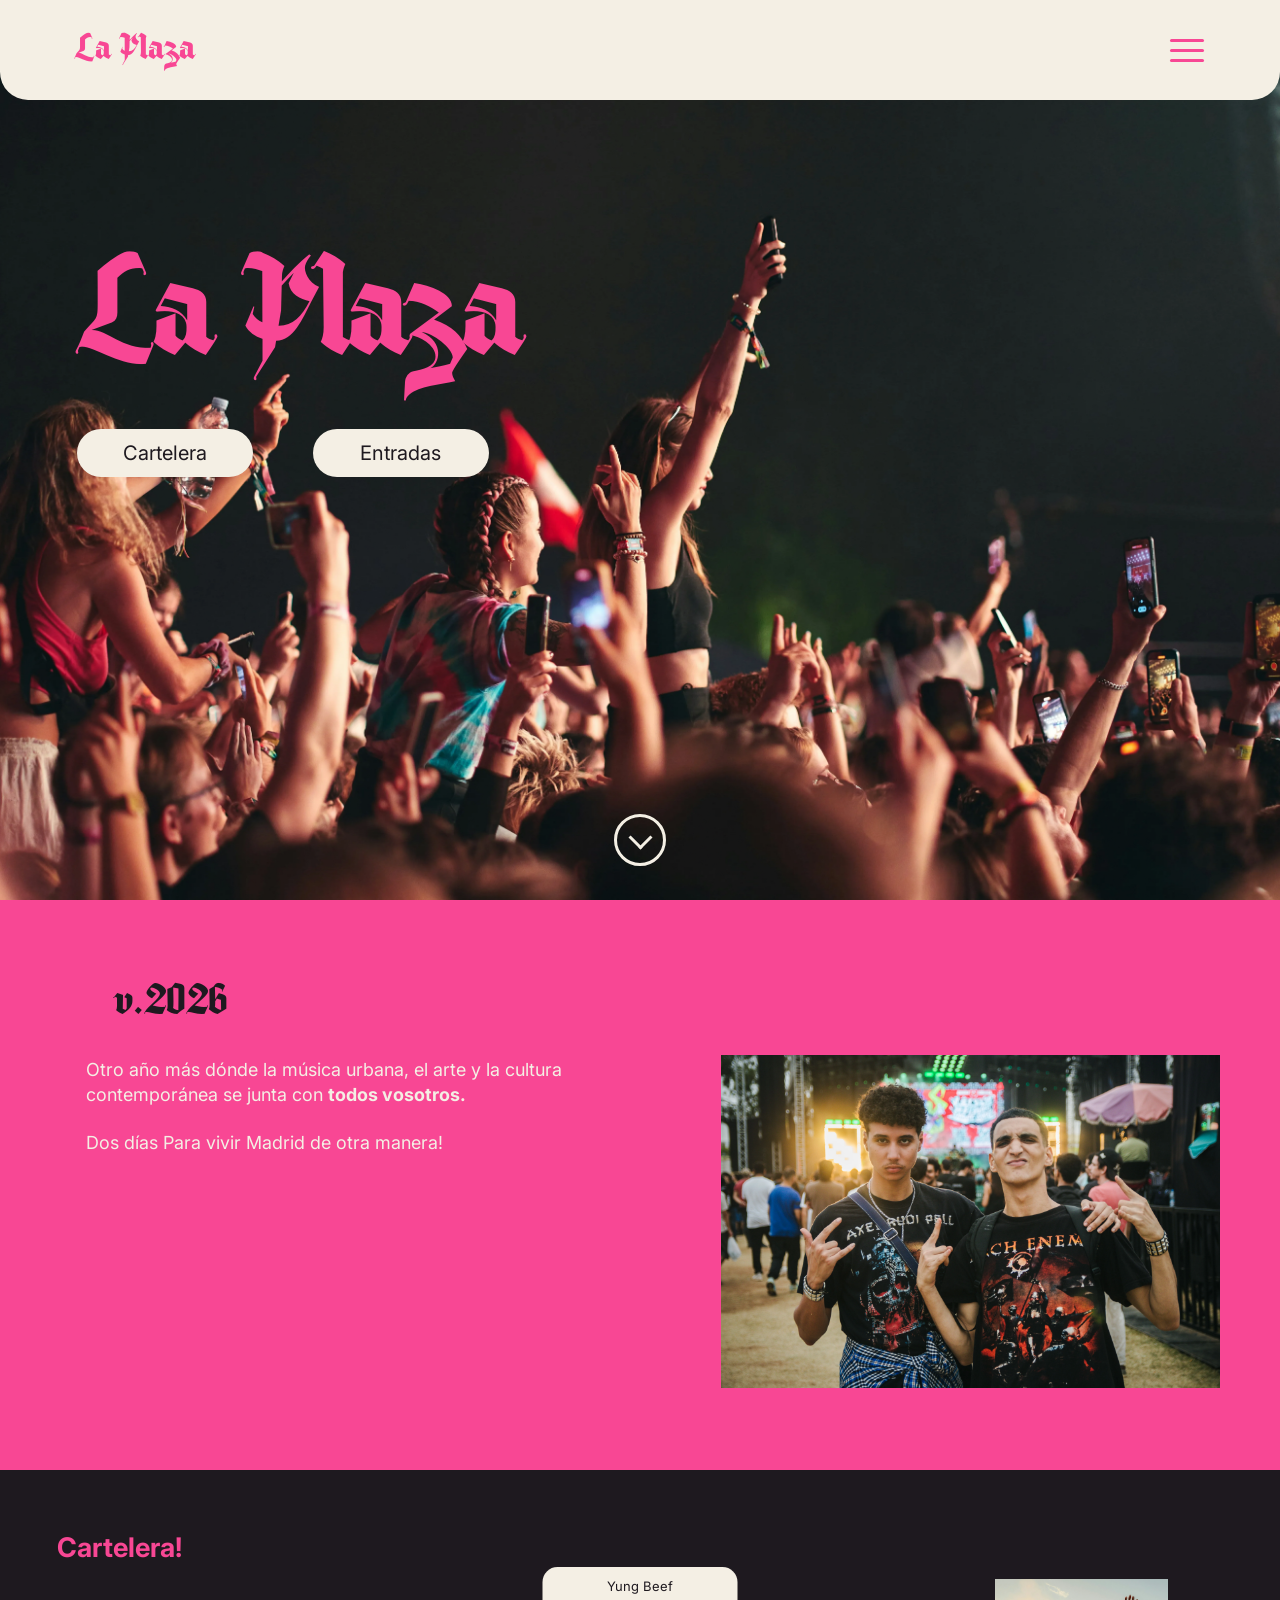
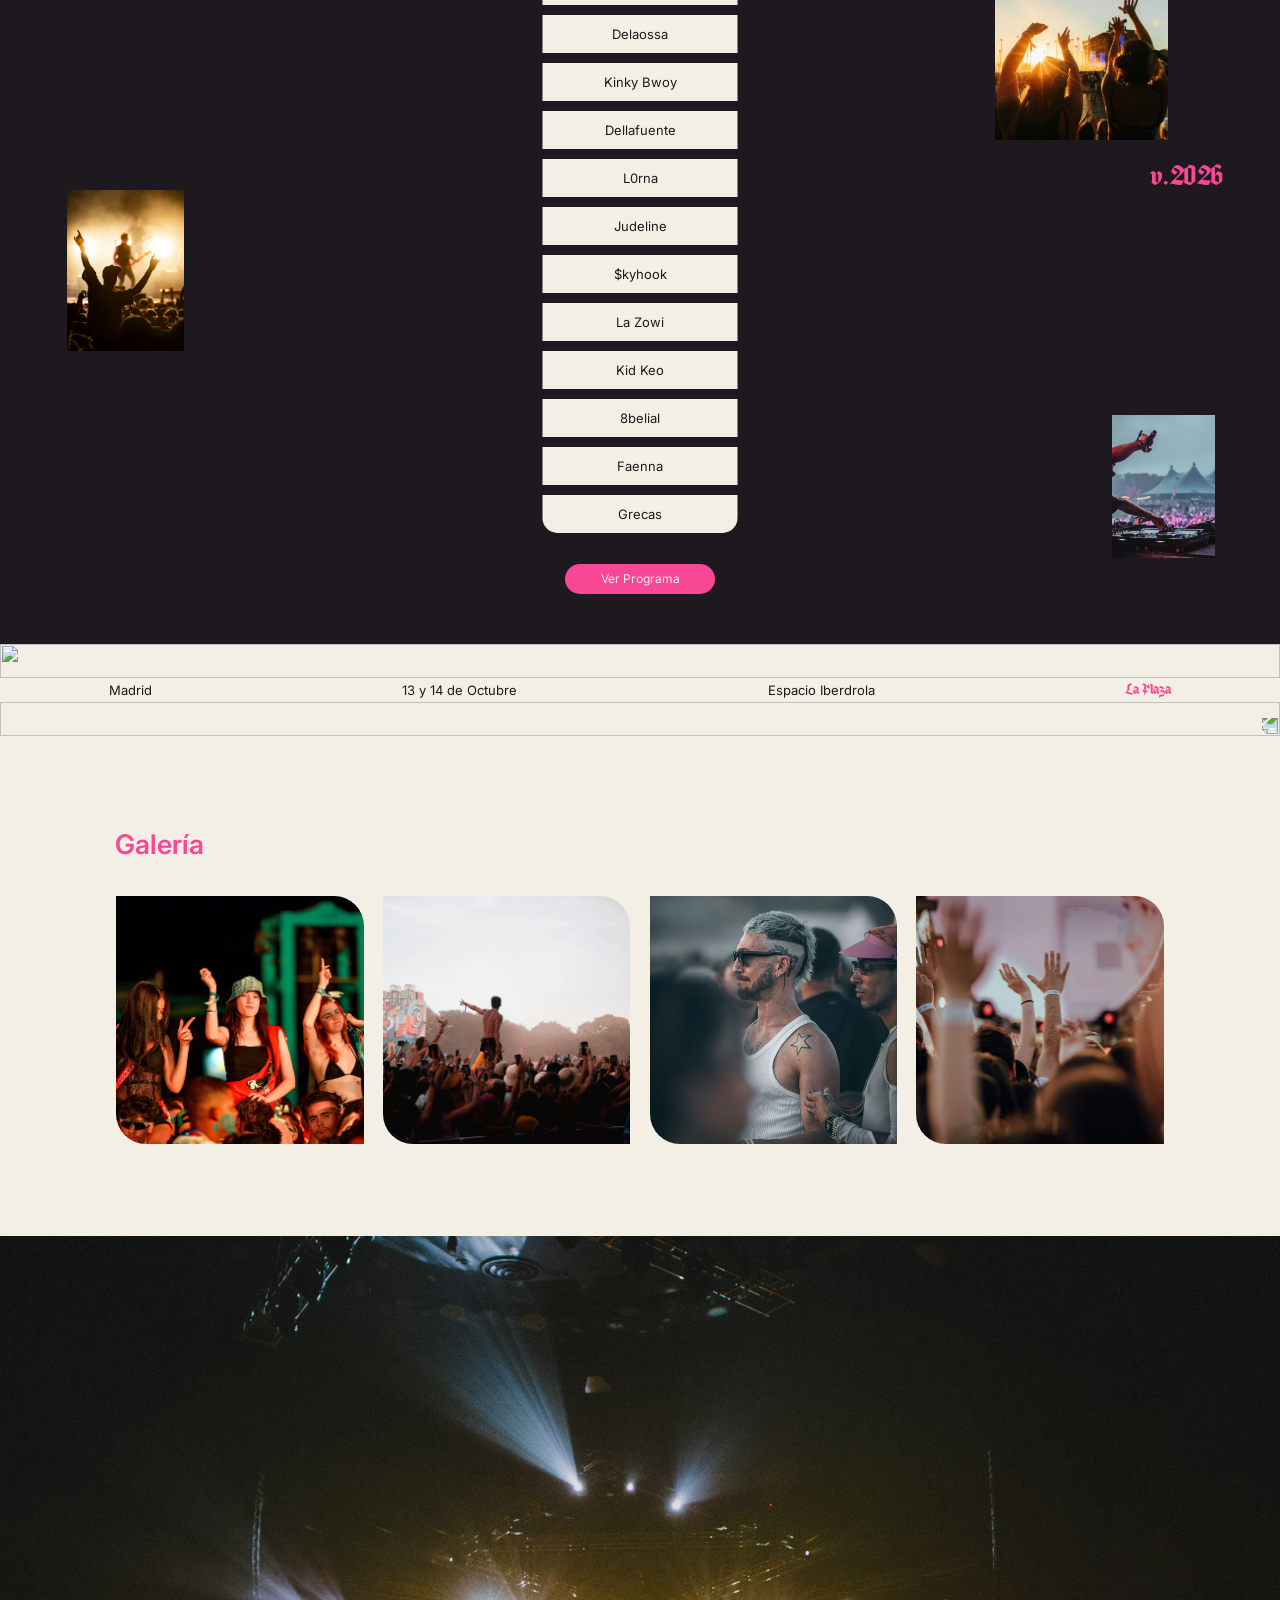
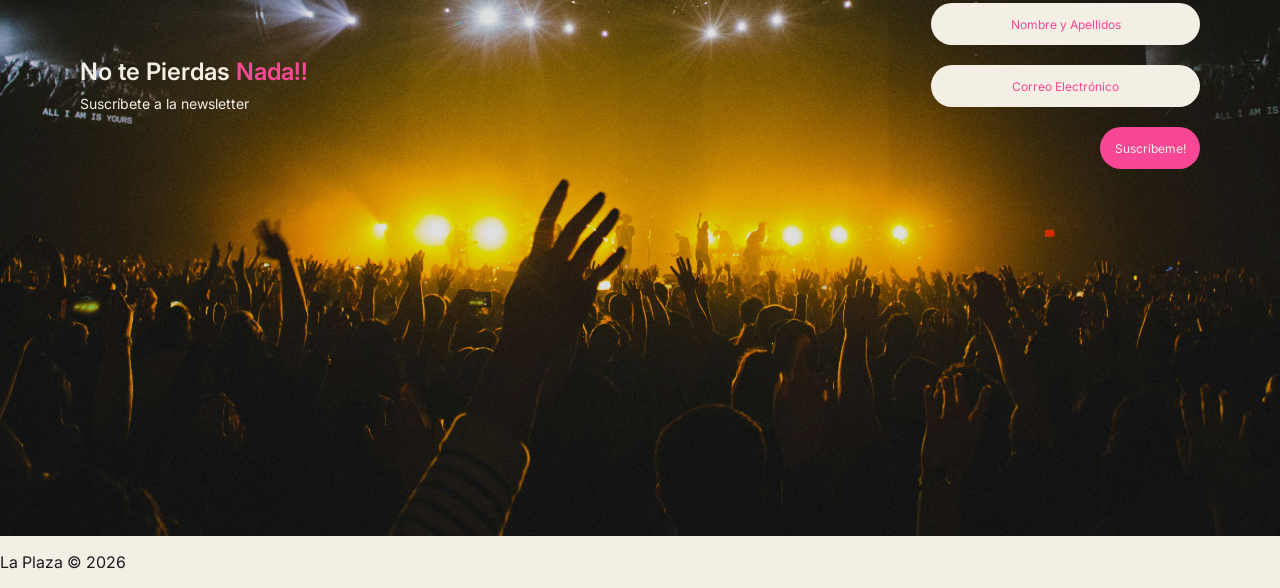
==== commit 6cdd0bd4: "16.00 entradas" ====
--- a/Index.html
+++ b/Index.html
@@ -395,7 +395,18 @@
 </div>
 
     </main>
-
+    
+    <!-- =====================================================
+         FOOTER
+    ====================================================== -->
+
+    <footer class="footer">
+
+        <p class="footer__text">
+            La Plaza © 2026
+        </p>
+
+    </footer>
 
     <!-- JavaScript -->
     <script src="Js/main.js"></script>
--- a/Styles/styles.css
+++ b/Styles/styles.css
@@ -743,7 +743,7 @@
 
 .info-section {
     position: relative;
-
+    z-index: 100;
     width: 100%;
     height: 92px;
 
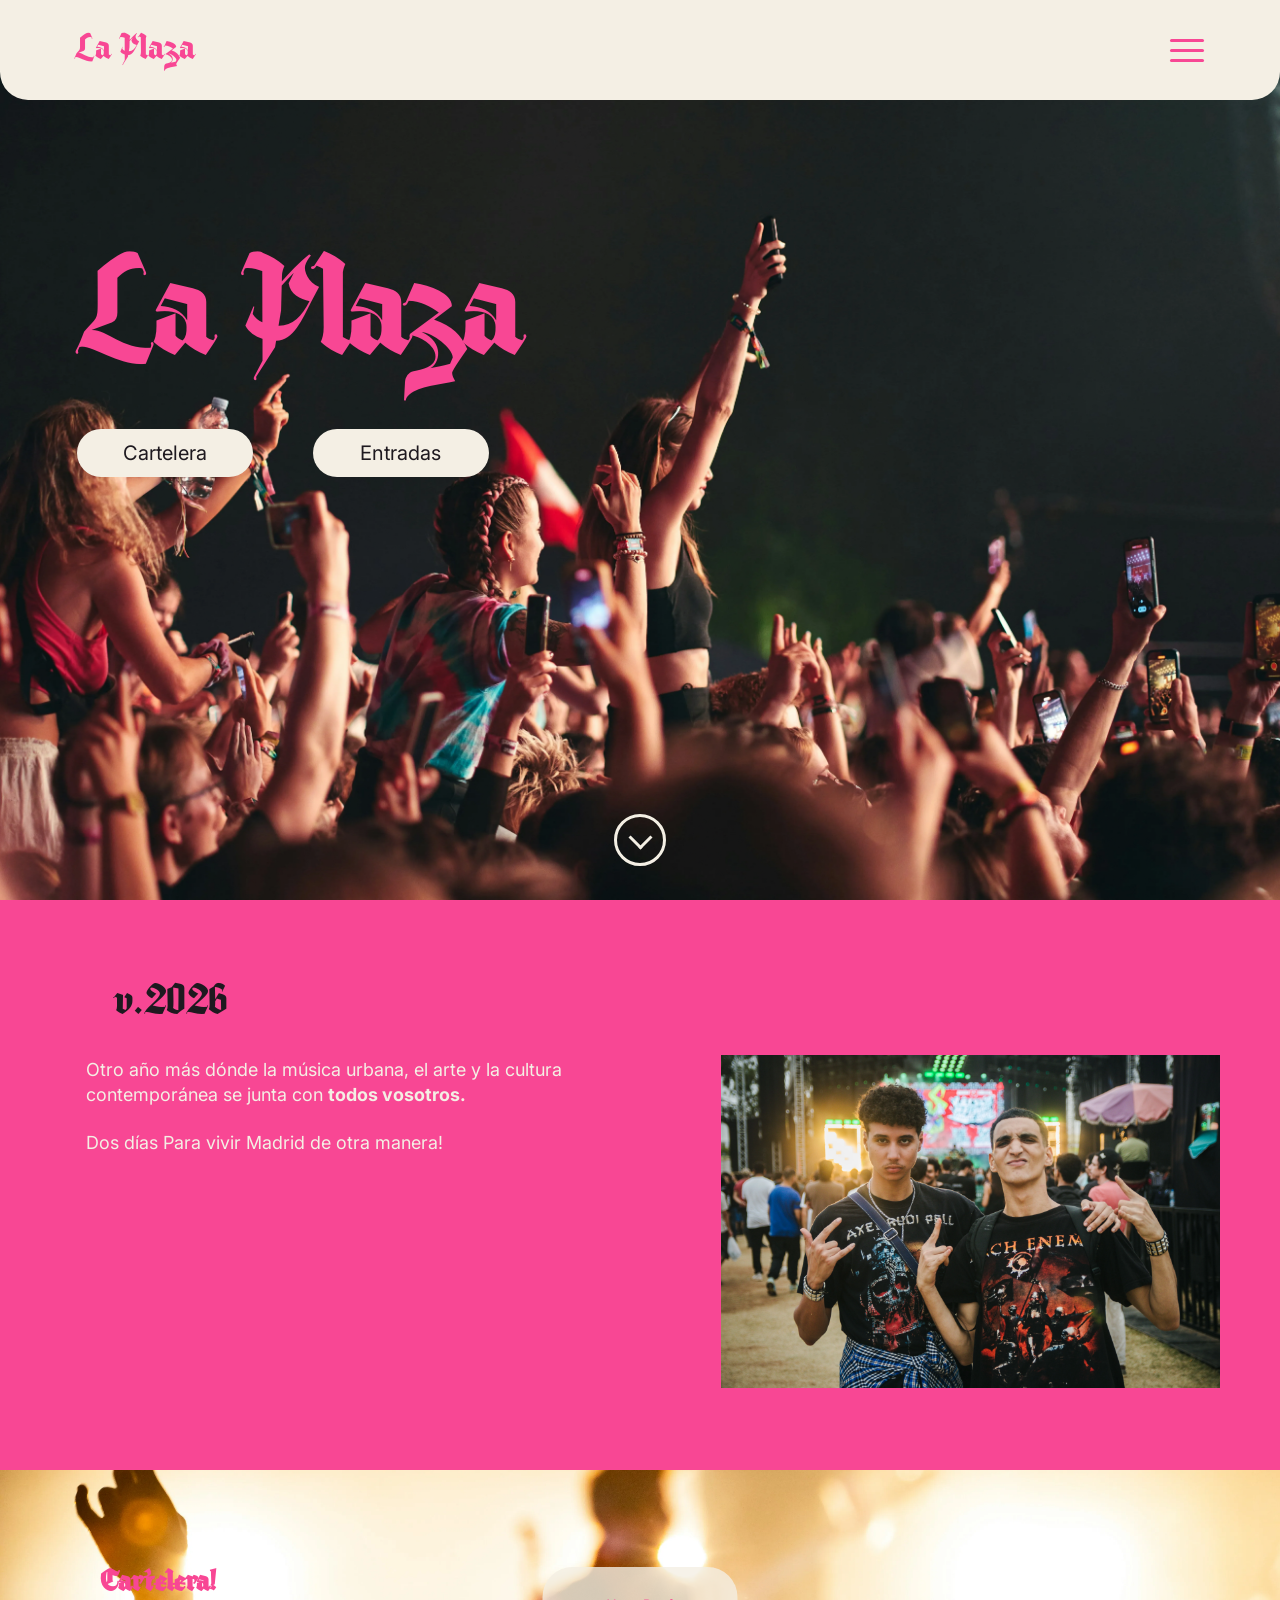
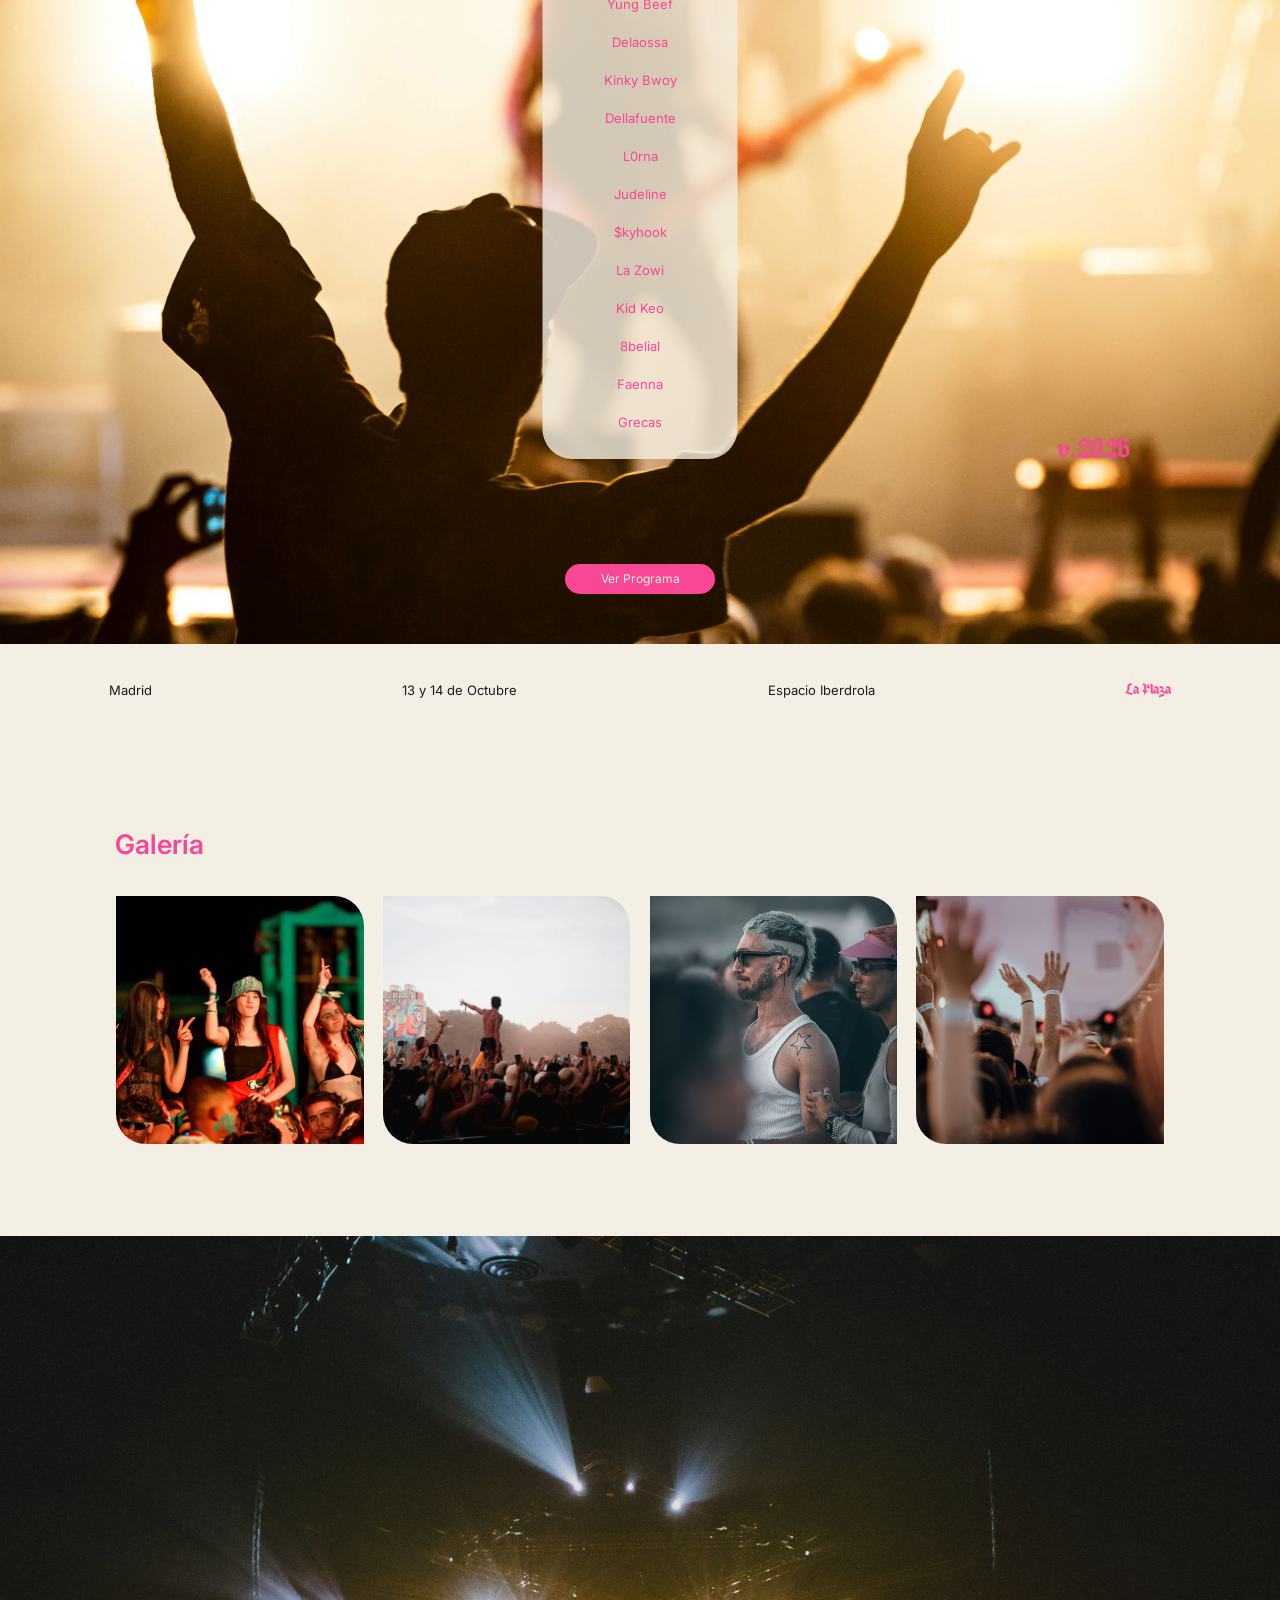
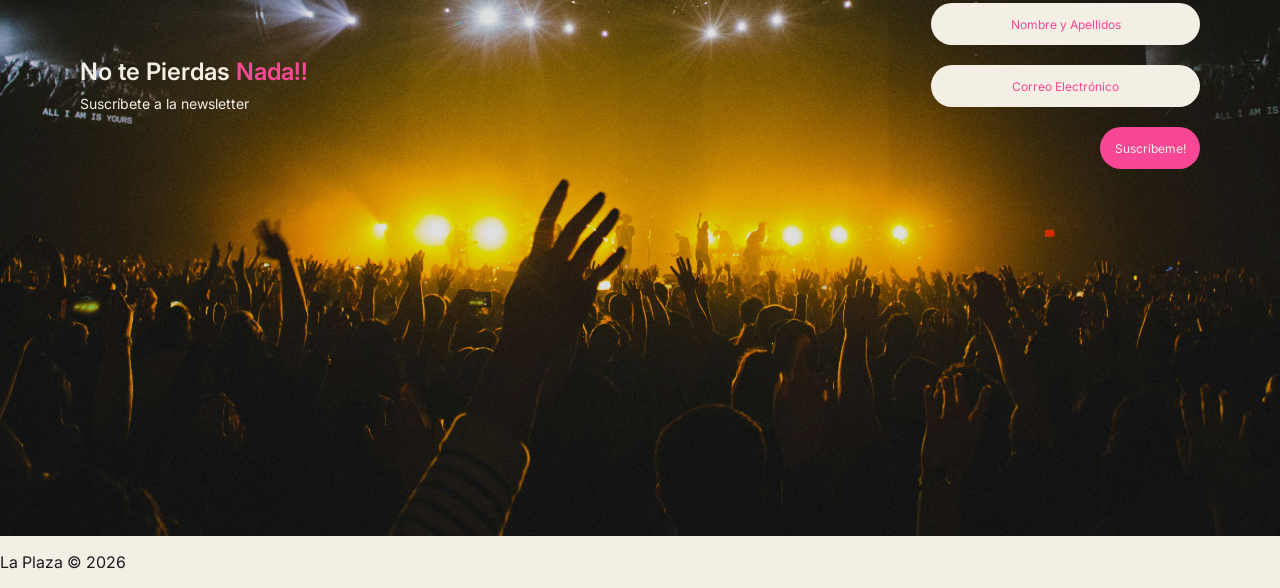
==== commit edc5a50c: "cambios y correcciones" ====
--- a/Index.html
+++ b/Index.html
@@ -133,7 +133,7 @@
 
 
 
-<section id="cartelera" class="about-section">
+<section class="about-section">
 
     <div class="about-section__content">
 
@@ -173,6 +173,10 @@
 </section>
 
 
+<!-- =================================================
+     CARTELERA
+================================================== -->
+
 <section class="cartelera-section" id="cartelera">
 
     <h2 class="cartelera-section__title">
@@ -180,56 +184,65 @@
     </h2>
 
     <div class="cartelera-section__artists">
-        <span class="cartelera-section__artist">Yung Beef</span>
-        <span class="cartelera-section__artist">Delaossa</span>
-        <span class="cartelera-section__artist">Kinky Bwoy</span>
-        <span class="cartelera-section__artist">Dellafuente</span>
-        <span class="cartelera-section__artist">L0rna</span>
-        <span class="cartelera-section__artist">Judeline</span>
-        <span class="cartelera-section__artist">$kyhook</span>
-        <span class="cartelera-section__artist">La Zowi</span>
-        <span class="cartelera-section__artist">Kid Keo</span>
-        <span class="cartelera-section__artist">8belial</span>
-        <span class="cartelera-section__artist">Faenna</span>
-        <span class="cartelera-section__artist">Grecas</span>
+
+        <span class="cartelera-section__artist">
+            Yung Beef
+        </span>
+
+        <span class="cartelera-section__artist">
+            Delaossa
+        </span>
+
+        <span class="cartelera-section__artist">
+            Kinky Bwoy
+        </span>
+
+        <span class="cartelera-section__artist">
+            Dellafuente
+        </span>
+
+        <span class="cartelera-section__artist">
+            L0rna
+        </span>
+
+        <span class="cartelera-section__artist">
+            Judeline
+        </span>
+
+        <span class="cartelera-section__artist">
+            $kyhook
+        </span>
+
+        <span class="cartelera-section__artist">
+            La Zowi
+        </span>
+
+        <span class="cartelera-section__artist">
+            Kid Keo
+        </span>
+
+        <span class="cartelera-section__artist">
+            8belial
+        </span>
+
+        <span class="cartelera-section__artist">
+            Faenna
+        </span>
+
+        <span class="cartelera-section__artist">
+            Grecas
+        </span>
+
     </div>
 
     <button class="cartelera-section__program">
         Ver Programa
     </button>
 
-    <img
-        class="cartelera-section__image cartelera-section__image--top"
-        src="Media/Img/01.webp"
-        alt=""
-        aria-hidden="true"
-    >
-
     <span class="cartelera-section__version">
         v.2026
     </span>
 
-    <img
-        class="cartelera-section__image cartelera-section__image--left"
-        src="Media/Img/11.webp"
-        alt=""
-        aria-hidden="true"
-    >
-
-    <img
-        class="cartelera-section__graphic"
-        src="Media/Graficos/GráficosLaPlaza-01.svg"
-        alt=""
-        aria-hidden="true"
-    >
-
-    <img
-        class="cartelera-section__image cartelera-section__image--bottom"
-        src="Media/Img/02.webp"
-        alt=""
-        aria-hidden="true"
-    >
-
 </section>
 
 <!-- =========================================================
@@ -237,14 +250,6 @@
 ========================================================= -->
 
 <section class="info-section" id="info">
-
-    <!-- Gráfico superior -->
-    <img
-        class="info-section__graphic info-section__graphic--top"
-        src="Media/Graficos/Gráficos-04.svg"
-        alt=""
-        aria-hidden="true"
-    >
 
     <!-- Marquee -->
     <div class="info-section__marquee">
@@ -271,14 +276,6 @@
         </ul>
 
     </div>
-
-    <!-- Gráfico inferior -->
-    <img
-        class="info-section__graphic info-section__graphic--bottom"
-        src="Media/Graficos/Gráficos-04.svg"
-        alt=""
-        aria-hidden="true"
-    >
 
 </section>
 
--- a/Styles/styles.css
+++ b/Styles/styles.css
@@ -501,10 +501,10 @@
 
 .about-section__image {
     display: block;
-
+    width: calc(100% - 40px);
     width: 100%;
     height: auto;
-
+    margin: o 20px;
     object-fit: cover;
 }
 
@@ -547,25 +547,56 @@
 
 
 /* =========================================================
+   FOTO DE FONDO — 11
+========================================================= */
+
+.cartelera-section::before {
+    content: "";
+
+    position: absolute;
+    inset: 0;
+
+    background-image: url("../Media/Img/11.webp");
+    background-size: cover;
+    background-position: center;
+    background-repeat: no-repeat;
+
+    z-index: 0;
+}
+
+
+
+/* =========================================================
+   CONTENIDO
+========================================================= */
+
+.cartelera-section > * {
+    position: relative;
+
+    z-index: 2;
+}
+
+
+/* =========================================================
    TÍTULO
 ========================================================= */
 
 .cartelera-section__title {
     position: absolute;
 
-    top: 64px;
-    left: 57px;
-
+    top: 100px;
+    left: 100px;
+    z-index: 3;
     margin: 0;
 
     color: var(--color-pink);
 
-    font-family: var(--font-body);
+    font-family: var(--font-display);
     font-size: 27px;
     font-weight: 700;
     line-height: 1;
-}
-
+    
+}
 
 /* =========================================================
    ARTISTAS
@@ -583,9 +614,23 @@
 
     display: flex;
     flex-direction: column;
-    gap: 10px;
-}
-
+    gap: 0;
+
+    padding: 18px 0;
+
+    box-sizing: border-box;
+
+    background-color: rgba(244, 239, 228, 0.80);
+
+    border-radius: 30px;
+
+    z-index: 2;
+}
+
+
+/* =========================================================
+   NOMBRES
+========================================================= */
 
 .cartelera-section__artist {
     display: flex;
@@ -597,8 +642,8 @@
 
     box-sizing: border-box;
 
-    background-color: var(--color-cream);
-    color: var(--color-purple);
+    background-color: transparent;
+    color: var(--color-pink);
 
     font-family: var(--font-body);
     font-size: 13px;
@@ -608,22 +653,6 @@
 }
 
 
-/* Solo las dos esquinas superiores
-   del primer elemento */
-
-.cartelera-section__artist:first-child {
-    border-radius: 15px 15px 0 0;
-}
-
-
-/* Solo las dos esquinas inferiores
-   del último elemento */
-
-.cartelera-section__artist:last-child {
-    border-radius: 0 0 15px 15px;
-}
-
-
 /* =========================================================
    BOTÓN VER PROGRAMA
 ========================================================= */
@@ -658,60 +687,14 @@
 
 
 /* =========================================================
-   IMÁGENES
-========================================================= */
-
-.cartelera-section__image {
-    position: absolute;
-
-    display: block;
-
-    object-fit: cover;
-}
-
-
-/* Imagen superior derecha */
-
-.cartelera-section__image--top {
-    top: 109px;
-    right: 112px;
-
-    width: 173px;
-    height: 161px;
-}
-
-
-/* Imagen izquierda */
-
-.cartelera-section__image--left {
-    top: 320px;
-    left: 67px;
-
-    width: 117px;
-    height: 161px;
-}
-
-
-/* Imagen inferior derecha */
-
-.cartelera-section__image--bottom {
-    right: 65px;
-    bottom: 86px;
-
-    width: 103px;
-    height: 143px;
-}
-
-
-/* =========================================================
    V.2026
 ========================================================= */
 
 .cartelera-section__version {
     position: absolute;
 
-    top: 296px;
-    right: 57px;
+    bottom: 180px;
+    right: 150px;
 
     color: var(--color-pink);
 
@@ -722,20 +705,6 @@
     line-height: 1;
 }
 
-
-/* =========================================================
-   GRÁFICO
-========================================================= */
-
-.cartelera-section__graphic {
-    position: absolute;
-
-    top: 468px;
-    left: 112px;
-
-    width: 195px;
-    height: auto;
-}
 
 /* =========================================================
    INFO SECTION
@@ -752,44 +721,6 @@
     background-color: var(--color-cream);
 }
 
-
-/* =========================================================
-   GRÁFICOS 04
-========================================================= */
-
-.info-section__graphic {
-    position: absolute;
-
-    z-index: 2;
-
-    width: 100%;
-    height: 34px;
-
-    object-fit: cover;
-
-    pointer-events: none;
-    user-select: none;
-}
-
-
-/* Gráfico superior */
-
-.info-section__graphic--top {
-    top: 0;
-    left: 0;
-}
-
-
-/* Gráfico inferior */
-
-.info-section__graphic--bottom {
-    bottom: 0;
-    left: 0;
-
-    transform: rotate(180deg);
-}
-
-
 /* =========================================================
    MARQUEE INFO
 ========================================================= */
@@ -974,6 +905,375 @@
     z-index: 2;
 }
 
+/* =========================================================
+   ENTRADAS
+========================================================= */
+
+.tickets-section {
+    position: relative;
+
+    width: 100%;
+    min-height: calc(100vh - 86px);
+
+    background-image: url("../Media/Img/03.webp");
+    background-size: cover;
+    background-position: center;
+    background-repeat: no-repeat;
+
+    padding: calc(var(--header-height) + 40px) 0 70px;
+
+    overflow: hidden;
+}
+
+
+/* =========================================================
+   CONTENIDO
+========================================================= */
+
+.tickets-section__content {
+    position: relative;
+
+    z-index: 2;
+
+    width: 90%;
+    max-width: 1200px;
+
+    margin: 0 auto;
+}
+
+
+/* =========================================================
+   TÍTULO
+========================================================= */
+
+.tickets-section__title {
+    margin: 0 0 40px;
+
+    font-family: var(--font-body);
+    font-size: 24px;
+    font-weight: 700;
+
+    color: var(--color-pink);
+}
+
+
+/* =========================================================
+   TARJETAS
+========================================================= */
+
+.tickets-section__cards {
+    display: flex;
+
+    align-items: stretch;
+    justify-content: center;
+
+    gap: 20px;
+
+    width: 100%;
+}
+
+
+/* =========================================================
+   TARJETA INDIVIDUAL
+========================================================= */
+
+.tickets-section__card {
+    position: relative;
+
+    width: 50%;
+    max-width: 560px;
+
+    min-height: 250px;
+
+    padding: 38px 30px 25px;
+
+    border-radius: 0 30px 0 30px;
+
+    overflow: hidden;
+
+    display: flex;
+    flex-direction: column;
+}
+
+
+/* Primera tarjeta */
+
+.tickets-section__card--day {
+    background-color: rgba(243, 238, 227, 0.85);
+}
+
+
+/* Segunda tarjeta */
+
+.tickets-section__card--pass {
+    background-color: rgba(244, 63, 145, 0.8);
+}
+
+
+/* =========================================================
+   CABECERA DE TARJETA
+========================================================= */
+
+.tickets-section__card-header {
+    display: flex;
+
+    align-items: baseline;
+    justify-content: space-between;
+
+    gap: 15px;
+
+    margin-bottom: 8px;
+}
+
+
+/* =========================================================
+   TÍTULO DE TARJETA
+========================================================= */
+
+.tickets-section__card-title {
+    margin: 0;
+
+    font-family: var(--font-body);
+    font-size: 22px;
+    font-weight: 700;
+
+    line-height: 1.1;
+
+    color: var(--color-pink);
+}
+
+
+/* El título del abono */
+
+.tickets-section__card--pass
+.tickets-section__card-title {
+    color: var(--color-cream);
+}
+
+
+/* =========================================================
+   VERSIÓN
+========================================================= */
+
+.tickets-section__version {
+    flex-shrink: 0;
+
+    font-family: var(--font-display);
+    font-size: 18px;
+
+    color: var(--color-purple);
+}
+
+
+/* =========================================================
+   DESCRIPCIÓN
+========================================================= */
+
+.tickets-section__description {
+    max-width: 520px;
+
+    margin: 0 0 12px;
+
+    font-family: var(--font-body);
+    font-size: 13px;
+    font-weight: 400;
+
+    line-height: 1.2;
+
+    color: var(--color-pink);
+}
+
+
+/* Descripción del abono */
+
+.tickets-section__card--pass
+.tickets-section__description {
+    color: var(--color-cream);
+}
+
+
+/* =========================================================
+   PRECIO
+========================================================= */
+
+.tickets-section__price {
+    margin: 0 0 12px;
+
+    font-family: var(--font-body);
+    font-size: 13px;
+    font-weight: 700;
+
+    color: var(--color-pink);
+}
+
+
+.tickets-section__card--pass
+.tickets-section__price {
+    color: var(--color-cream);
+}
+
+
+/* =========================================================
+   SELECCIÓN DE DÍA
+========================================================= */
+
+/* =========================================================
+   DÍAS DE LA ENTRADA
+========================================================= */
+
+.tickets-section__days {
+    display: flex;
+    gap: 14px;
+    margin-bottom: 10px;
+}
+
+
+.tickets-section__day {
+    display: flex;
+    align-items: center;
+    justify-content: center;
+
+    width: 150px;
+    height: 30px;
+
+    padding: 0;
+
+    border: 1px solid var(--color-pink);
+    border-radius: 999px;
+
+    background-color: transparent;
+
+    font-family: var(--font-body);
+    font-size: 13px;
+    font-weight: 400;
+
+    color: var(--color-pink);
+
+    cursor: pointer;
+}
+
+
+/* Cuando esté seleccionado */
+
+.tickets-section__day.is-selected {
+    background-color: var(--color-pink);
+    color: var(--color-cream);
+}
+
+
+/* =========================================================
+   BOTÓN COMPRAR
+========================================================= */
+
+.tickets-section__buy {
+    align-self: center;
+
+    width: 150px;
+    height: 30px;
+
+    margin-top: auto;
+
+    border: none;
+    border-radius: 999px;
+
+    background-color: var(--color-purple);
+
+    font-family: var(--font-body);
+    font-size: 13px;
+    font-weight: 400;
+
+    color: var(--color-cream);
+
+    cursor: pointer;
+
+    transition:
+        transform 0.2s ease,
+        opacity 0.2s ease;
+}
+
+
+.tickets-section__buy:hover {
+    opacity: 0.9;
+
+    transform: scale(1.03);
+}
+
+
+/* =========================================================
+   RESPONSIVE
+========================================================= */
+
+@media (max-width: 800px) {
+
+    .tickets-section {
+        min-height: calc(100vh - 86px);
+
+        padding: 50px 0;
+    }
+
+
+    .tickets-section__cards {
+        flex-direction: column;
+
+        align-items: center;
+    }
+
+
+    .tickets-section__card {
+        width: 100%;
+        max-width: 560px;
+    }
+
+}
+
+
+@media (max-width: 500px) {
+
+    .tickets-section {
+        padding: 40px 0;
+    }
+
+
+    .tickets-section__content {
+        width: 88%;
+    }
+
+
+    .tickets-section__title {
+        margin-bottom: 25px;
+    }
+
+
+    .tickets-section__card {
+        padding: 28px 20px 22px;
+    }
+
+
+    .tickets-section__card-header {
+        align-items: flex-start;
+    }
+
+
+    .tickets-section__card-title {
+        font-size: 20px;
+    }
+
+
+    .tickets-section__version {
+        font-size: 16px;
+    }
+
+
+    .tickets-section__days {
+        gap: 8px;
+    }
+
+
+    .tickets-section__day span {
+        width: 130px;
+    }
+
+}
 
 /* =========================================================
    TABLET
@@ -1215,6 +1515,278 @@
     pointer-events: none;
 }
 
+/* =========================================================
+   PROGRAMA
+========================================================= */
+
+.program-section {
+    position: relative;
+    width: 100%;
+
+    padding: 55px 0 70px;
+
+    background-color: var(--color-cream);
+
+    overflow: hidden;
+}
+
+
+/* =========================================================
+   CONTENIDO
+========================================================= */
+
+.program-section__content {
+    width: 82%;
+    max-width: 1000px;
+
+    margin: 0 auto;
+}
+
+
+/* =========================================================
+   TÍTULO
+========================================================= */
+
+.program-section__title {
+    margin: 0 0 70px;
+
+    font-family: var(--font-body);
+    font-size: 28px;
+    font-weight: 700;
+    line-height: 1;
+
+    color: var(--color-pink);
+}
+
+
+/* =========================================================
+   TARJETAS
+========================================================= */
+
+.program-section__cards {
+    display: flex;
+    align-items: stretch;
+    justify-content: center;
+
+    gap: 78px;
+
+    width: 100%;
+}
+
+
+.program-section__card {
+    position: relative;
+
+    width: 50%;
+    height: 650px;
+
+    background-color: rgba(248, 71, 148, 0.8);
+
+    overflow: hidden;
+
+    border-radius: 28px 0 28px 0;
+}
+
+
+/* =========================================================
+   FECHA
+========================================================= */
+
+.program-section__date {
+    position: absolute;
+
+    top: 42px;
+    left: 32px;
+
+    display: flex;
+    align-items: center;
+    justify-content: center;
+
+    width: 220px;
+    height: 36px;
+
+    background-color: var(--color-cream);
+
+    border-radius: 18px 0 18px 0;
+
+    font-family: var(--font-body);
+    font-size: 13px;
+    font-weight: 400;
+
+    color: var(--color-pink);
+
+    text-decoration: none;
+
+    z-index: 3;
+}
+
+
+/* =========================================================
+   ARTISTAS
+========================================================= */
+
+.program-section__artists {
+    position: absolute;
+
+    top: 188px;
+    left: 50%;
+
+    transform: translateX(-50%);
+
+    width: 185px;
+
+    display: flex;
+    flex-direction: column;
+
+    gap: 27px;
+
+    z-index: 3;
+}
+
+
+.program-section__artist {
+    display: flex;
+    align-items: center;
+    justify-content: center;
+
+    width: 100%;
+    height: 36px;
+
+    background-color: var(--color-pink);
+
+    font-family: var(--font-body);
+    font-size: 13px;
+    font-weight: 400;
+
+    line-height: 1;
+
+    color: var(--color-cream);
+}
+
+
+/* =========================================================
+   GRÁFICO 02
+========================================================= */
+.program-section__graphic {
+    position: absolute;
+
+    width: 280px;
+    height: auto;
+
+    opacity: 0.8;
+
+    z-index: 2;
+
+    pointer-events: none;
+    user-select: none;
+
+    filter:
+        brightness(0)
+        saturate(100%)
+        invert(94%)
+        sepia(12%)
+        saturate(200%)
+        hue-rotate(330deg)
+        brightness(105%);
+}
+
+
+/* 17 OCTUBRE */
+
+.program-section__graphic--left {
+    top: -15px;
+    left: -75px;
+
+    transform: rotate(-90deg);
+}
+
+
+/* 18 OCTUBRE */
+
+.program-section__graphic--right {
+    right: -75px;
+    bottom: -15px;
+
+    transform: rotate(90deg);
+}
+
+/* =========================================================
+   MARQUEE — ENTRADAS
+========================================================= */
+
+.tickets-marquee {
+    --gap: 2rem;
+
+    position: relative;
+
+    width: 100%;
+    height: 50px;
+
+    display: flex;
+    align-items: center;
+
+    gap: var(--gap);
+
+    overflow: hidden;
+
+    background-color: var(--color-cream);
+
+    color: var(--color-purple);
+
+    user-select: none;
+}
+
+
+/* =========================================================
+   CONTENIDO
+========================================================= */
+
+.tickets-marquee__content {
+    flex-shrink: 0;
+
+    display: flex;
+    align-items: center;
+    justify-content: space-around;
+
+    gap: var(--gap);
+
+    min-width: 100%;
+
+    margin: 0;
+    padding: 0;
+
+    list-style: none;
+
+    animation: info-marquee 20s linear infinite;
+}
+
+
+/* =========================================================
+   TEXTO
+========================================================= */
+
+.tickets-marquee__content li {
+    flex-shrink: 0;
+
+    font-family: var(--font-body);
+
+    font-size: 13px;
+    font-weight: 400;
+
+    line-height: 1;
+
+    white-space: nowrap;
+}
+
+
+/* =========================================================
+   LA PLAZA
+========================================================= */
+
+.tickets-marquee__content li.tickets-marquee__brand {
+    font-family: var(--font-display);
+    color: var(--color-pink);
+}
 
 /* =========================================================
    TABLET
@@ -1338,6 +1910,154 @@
 
         top: auto;
         bottom: calc(100svh - 80px);
+    }
+
+}
+/* =========================================================
+   PROGRAMA — MÓVIL
+========================================================= */
+
+@media (max-width: 600px) {
+
+    .program-section {
+        padding: 45px 0 60px;
+    }
+
+
+    .program-section__content {
+        width: 88%;
+    }
+
+
+    .program-section__title {
+        margin-bottom: 40px;
+
+        font-size: 24px;
+    }
+
+
+    .program-section__cards {
+        flex-direction: column;
+
+        align-items: center;
+
+        gap: 30px;
+    }
+
+
+    .program-section__card {
+        width: 100%;
+        height: 600px;
+    }
+
+
+    .program-section__date {
+        top: 30px;
+        left: 25px;
+
+        width: 180px;
+        height: 36px;
+
+        font-size: 13px;
+    }
+
+
+    .program-section__artists {
+        top: 165px;
+
+        width: 175px;
+
+        gap: 20px;
+    }
+
+
+    .program-section__artist {
+        height: 36px;
+
+        font-size: 13px;
+    }
+
+
+    .program-section__graphic {
+        width: 230px;
+    }
+
+
+    .program-section__graphic--left {
+        top: -10px;
+        left: -65px;
+
+        transform: rotate(-90deg);
+    }
+
+
+    .program-section__graphic--right {
+        right: -65px;
+        bottom: -10px;
+
+        transform: rotate(90deg);
+    }
+
+}
+
+/* =========================================================
+   LA PLAZA
+========================================================= */
+
+.plaza-section {
+    position: relative;
+    width: 100%;
+    height: 100vh;
+
+    background-image: url("../Media/Img/07.webp");
+    background-size: cover;
+    background-position: center;
+    background-repeat: no-repeat;
+
+    overflow: hidden;
+
+    display: flex;
+    align-items: center;
+    justify-content: center;
+}
+
+
+/* =========================================================
+   TEXTO
+========================================================= */
+
+.plaza-section__content {
+    position: relative;
+    z-index: 2;
+}
+
+
+.plaza-section__title {
+    margin: 0;
+
+    font-family: var(--font-display);
+    font-size: clamp(90px, 16vw, 230px);
+    font-weight: 400;
+    line-height: 0.8;
+
+    color: var(--color-cream);
+
+    animation: plaza-title-color 1s steps(1, end) infinite;
+}
+
+
+/* =========================================================
+   CAMBIO DE COLOR
+========================================================= */
+
+@keyframes plaza-title-color {
+
+    0% {
+        color: var(--color-cream);
+    }
+
+    50% {
+        color: var(--color-pink);
     }
 
 }
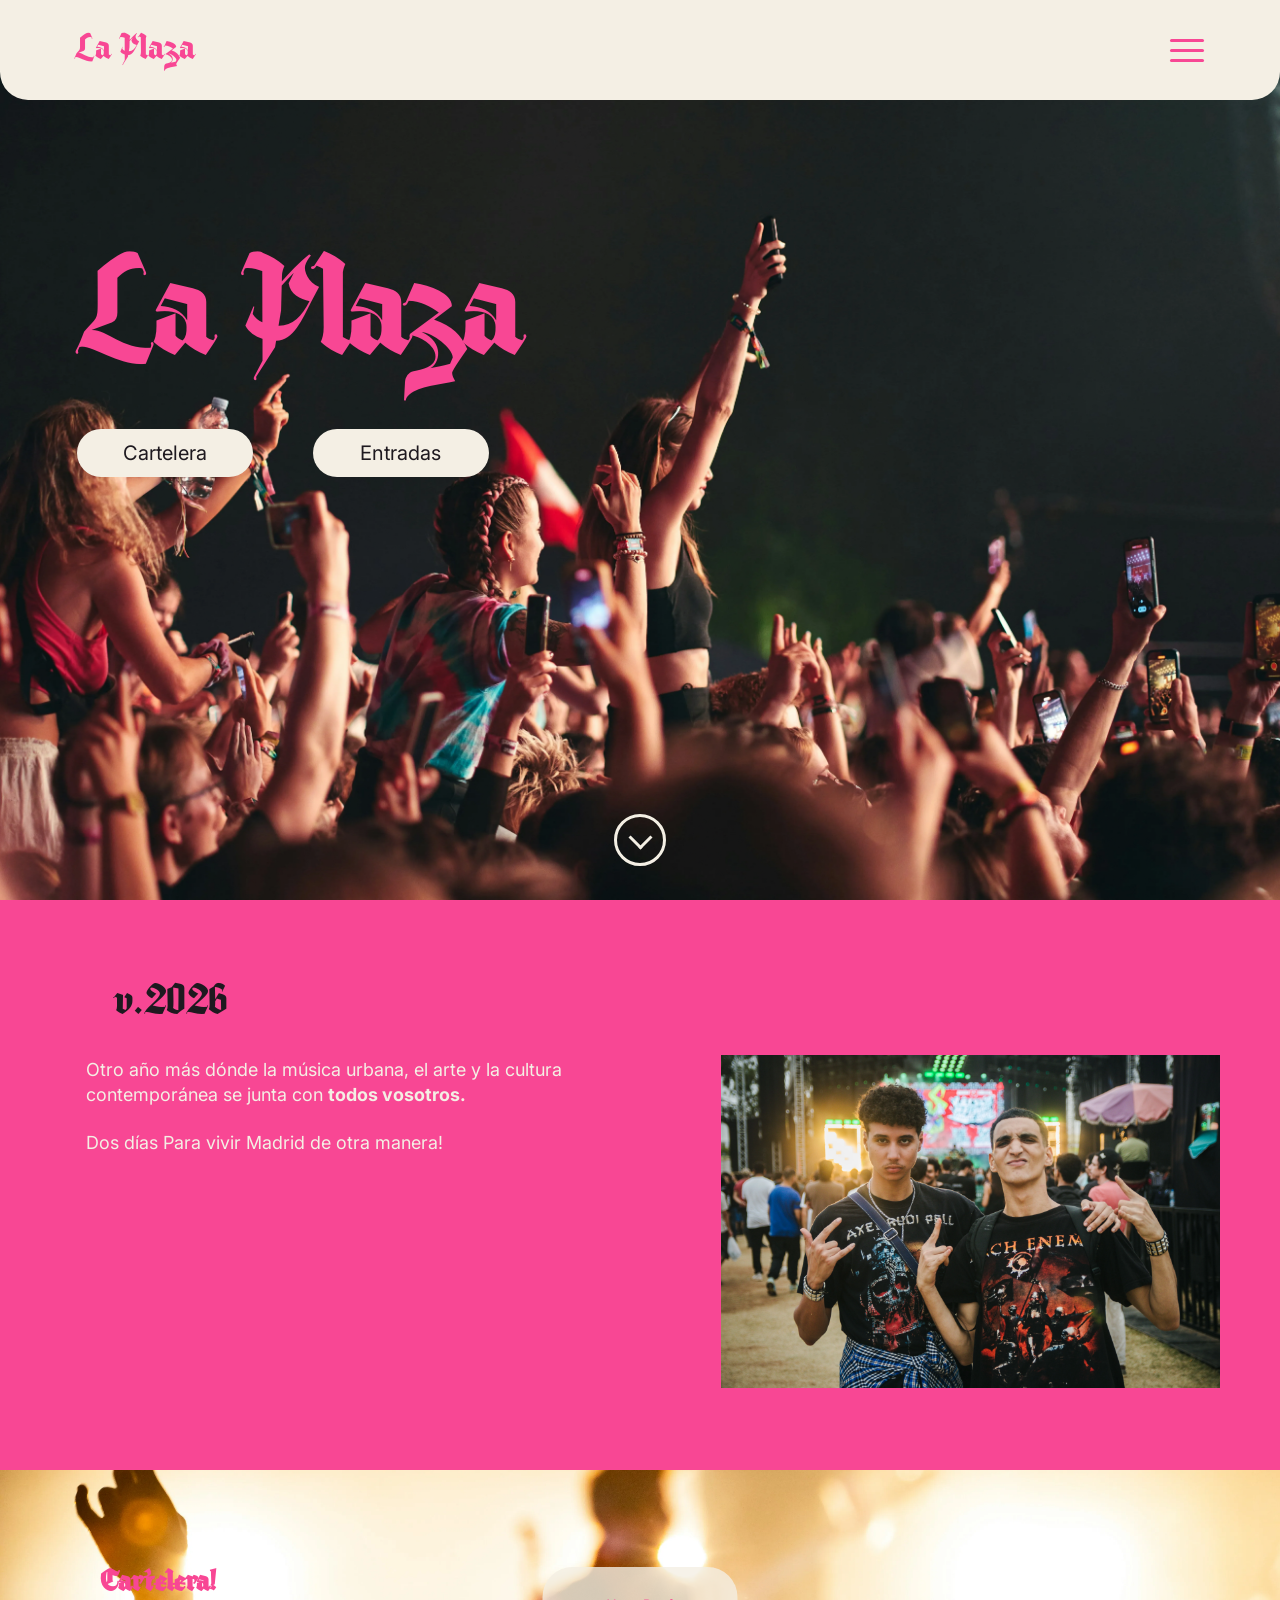
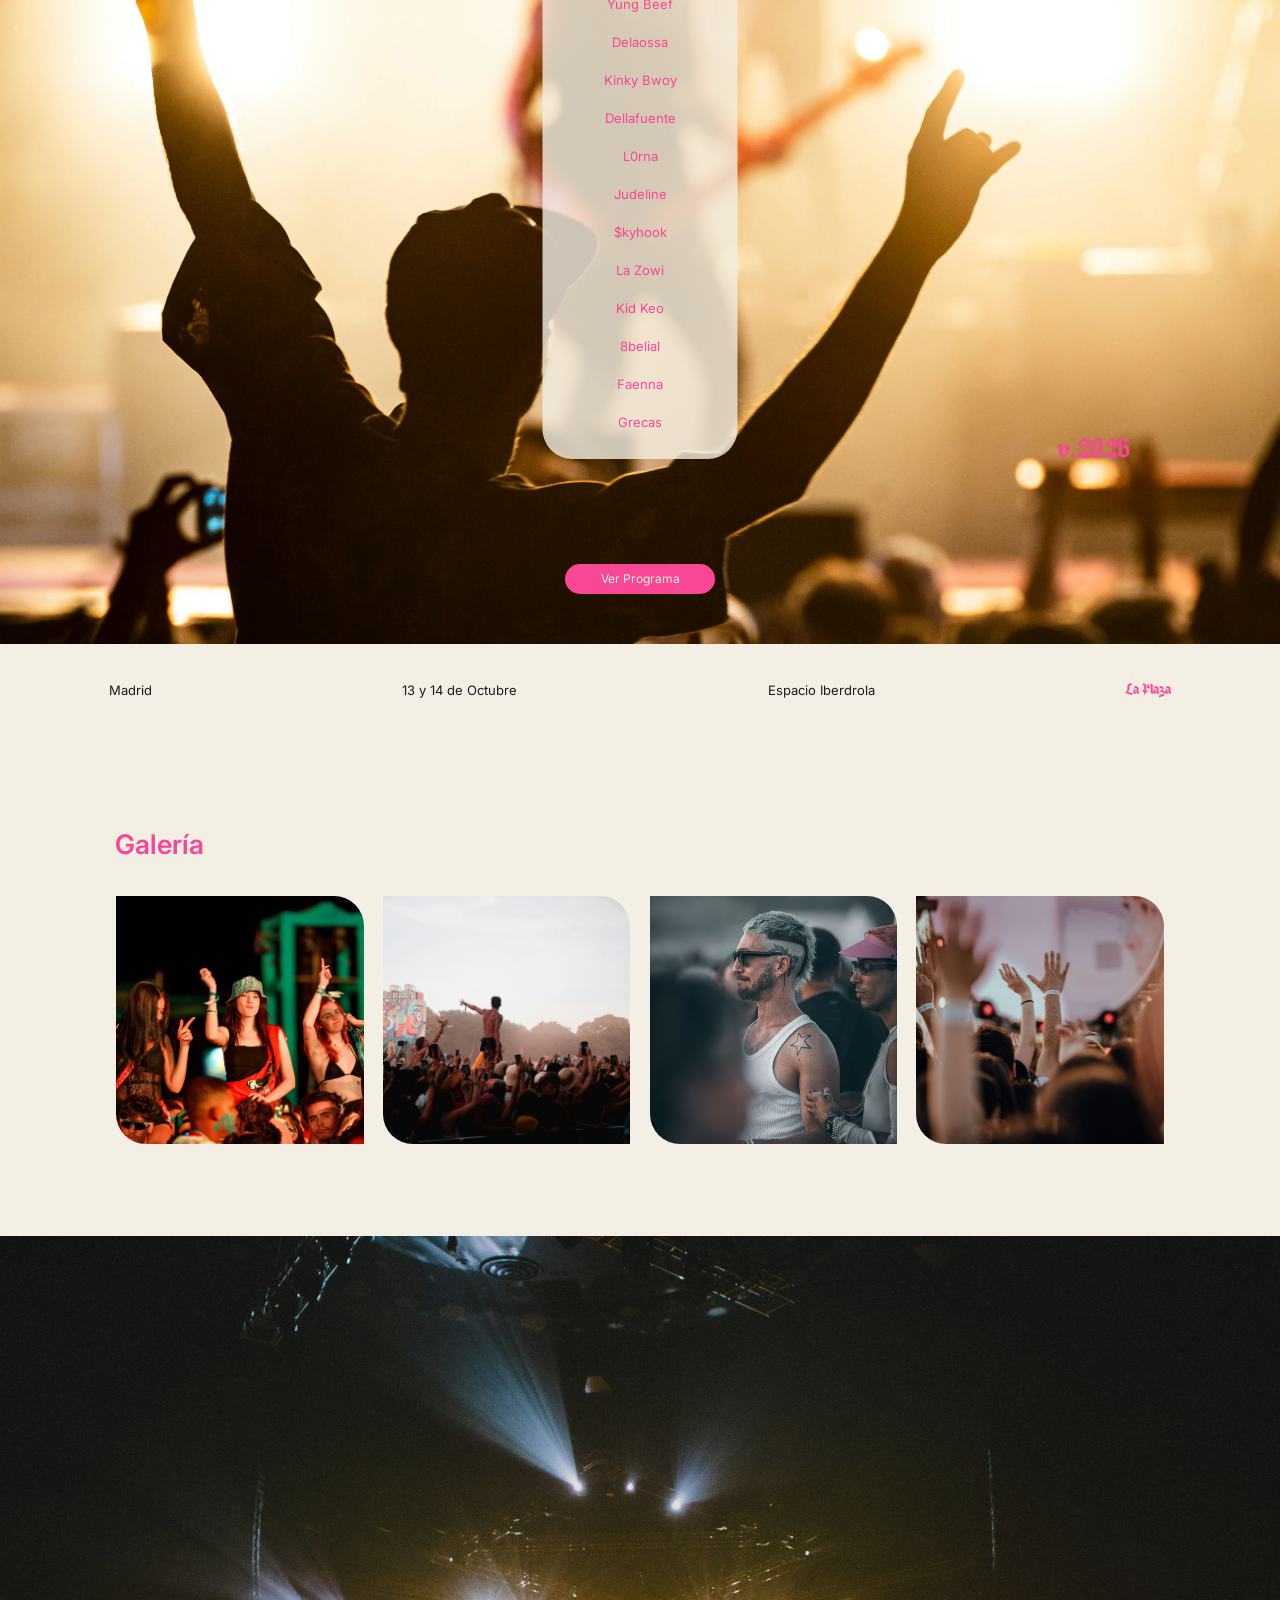
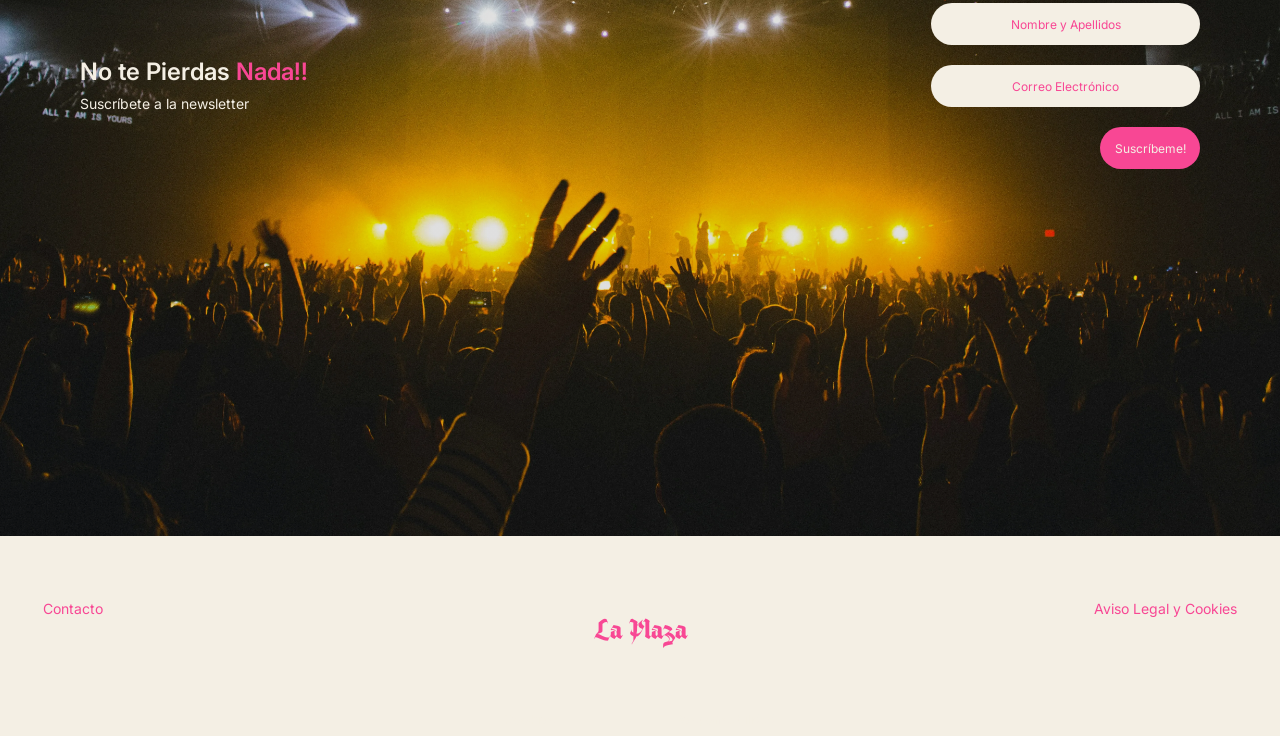
==== commit 7a5c2420: "Footer + modal (te has suscrito)" ====
--- a/Index.html
+++ b/Index.html
@@ -371,6 +371,10 @@
 
             </form>
 
+            <div class="newsletter-section__message">
+            ¡Estás suscrito!
+            </div>
+
         </div>
 
     </section>
@@ -399,11 +403,35 @@
 
     <footer class="footer">
 
-        <p class="footer__text">
-            La Plaza © 2026
-        </p>
-
-    </footer>
+    <div class="footer__top">
+
+        <a href="#" class="footer__link">
+            Contacto
+        </a>
+
+        <a href="#" class="footer__logo">
+            La Plaza
+        </a>
+
+        <a href="#" class="footer__link">
+            Aviso Legal y Cookies
+        </a>
+
+    </div>
+
+    <div class="footer__bottom">
+
+        <a href="#" class="footer__bottom-link">
+            Cookies
+        </a>
+
+        <a href="#" class="footer__bottom-link">
+            Responsabilidad
+        </a>
+
+    </div>
+
+</footer>
 
     <!-- JavaScript -->
     <script src="Js/main.js"></script>
--- a/Styles/styles.css
+++ b/Styles/styles.css
@@ -1368,6 +1368,37 @@
     box-sizing: border-box;
 }
 
+.newsletter-section__message {
+    position: fixed;
+    top: 50%;
+    left: 50%;
+    transform: translate(-50%, -50%);
+
+    z-index: 100;
+
+    padding: 18px 30px;
+
+    border-radius: 999px;
+
+    background-color: var(--color-cream);
+    color: var(--color-pink);
+
+    font-family: var(--font-body);
+    font-size: 14px;
+    font-weight: 500;
+
+    opacity: 0;
+    visibility: hidden;
+
+    transition:
+        opacity 300ms ease,
+        visibility 300ms ease;
+}
+
+.newsletter-section__message.is-visible {
+    opacity: 1;
+    visibility: visible;
+}
 
 /* =========================================================
    CONTENIDO
@@ -1788,6 +1819,83 @@
     color: var(--color-pink);
 }
 
+/* =========================
+   FOOTER
+   ========================= */
+
+.footer {
+    position: relative;
+    width: 100%;
+    height: 200px;
+    box-sizing: border-box;
+    padding: 0 43px;
+    background-color: var(--color-cream);
+    color: var(--color-pink);
+    overflow: hidden;
+}
+
+/* Fila superior */
+
+.footer__top {
+    position: relative;
+    width: 100%;
+    height: 145px;
+    display: flex;
+    align-items: center;
+    justify-content: space-between;
+}
+
+/* Enlaces laterales */
+
+.footer__link {
+    color: var(--color-pink);
+    font-family: var(--font-body);
+    font-size: 14px;
+    font-weight: 400;
+    line-height: 1;
+    text-decoration: none;
+}
+
+/* Logo */
+
+.footer__logo {
+    position: absolute;
+    top: 84px;
+    left: 50%;
+    transform: translateX(-50%);
+    
+    color: var(--color-pink);
+    font-family: var(--font-display);
+    font-size: 25px;
+    font-weight: 400;
+    line-height: 1;
+    text-decoration: none;
+}
+
+/* Fila inferior */
+
+.footer__bottom {
+    position: absolute;
+    left: 50%;
+    bottom: 10px;
+    transform: translateX(-50%);
+
+    display: flex;
+    align-items: center;
+    gap: 120px;
+}
+
+/* Enlaces inferiores */
+
+.footer__bottom-link {
+    color: var(--color-cream);
+    font-family: var(--font-body);
+    font-size: 13px;
+    font-weight: 400;
+    line-height: 1;
+    text-decoration: none;
+}
+
 /* =========================================================
    TABLET
 ========================================================= */
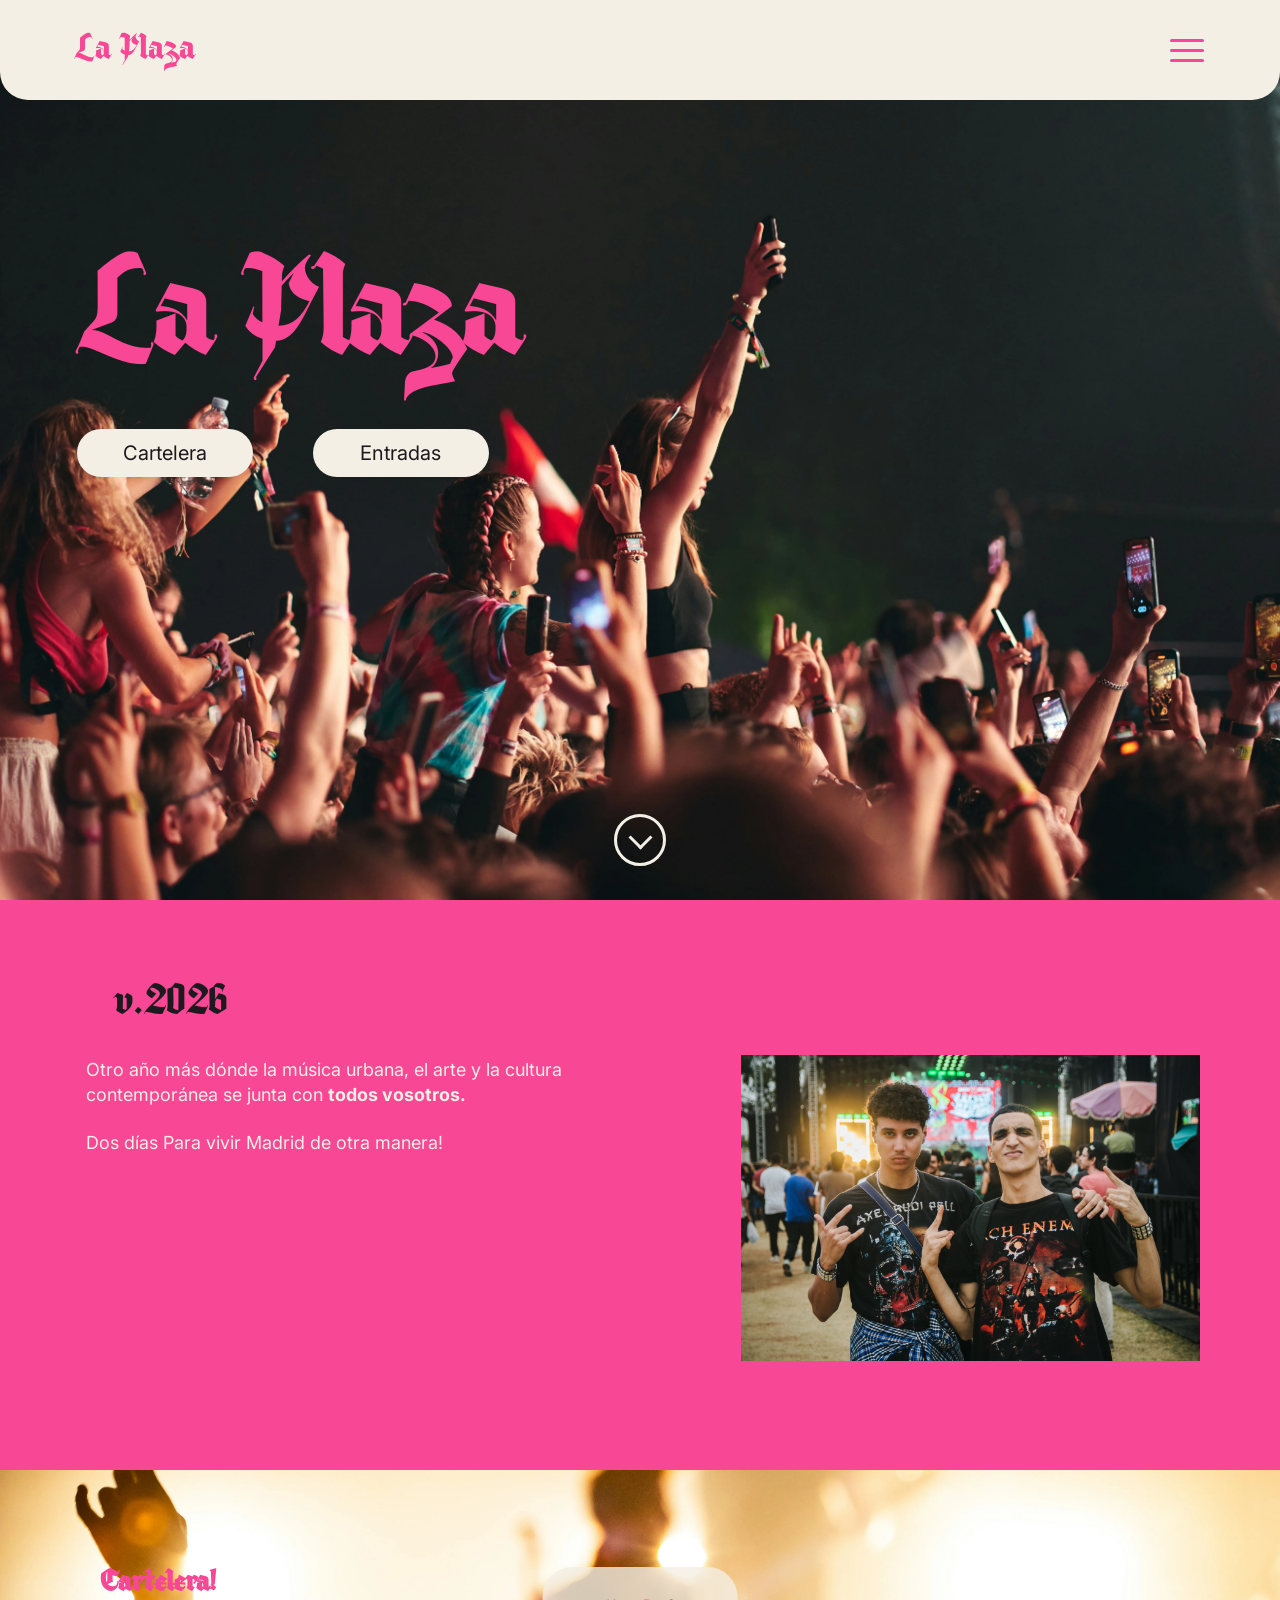
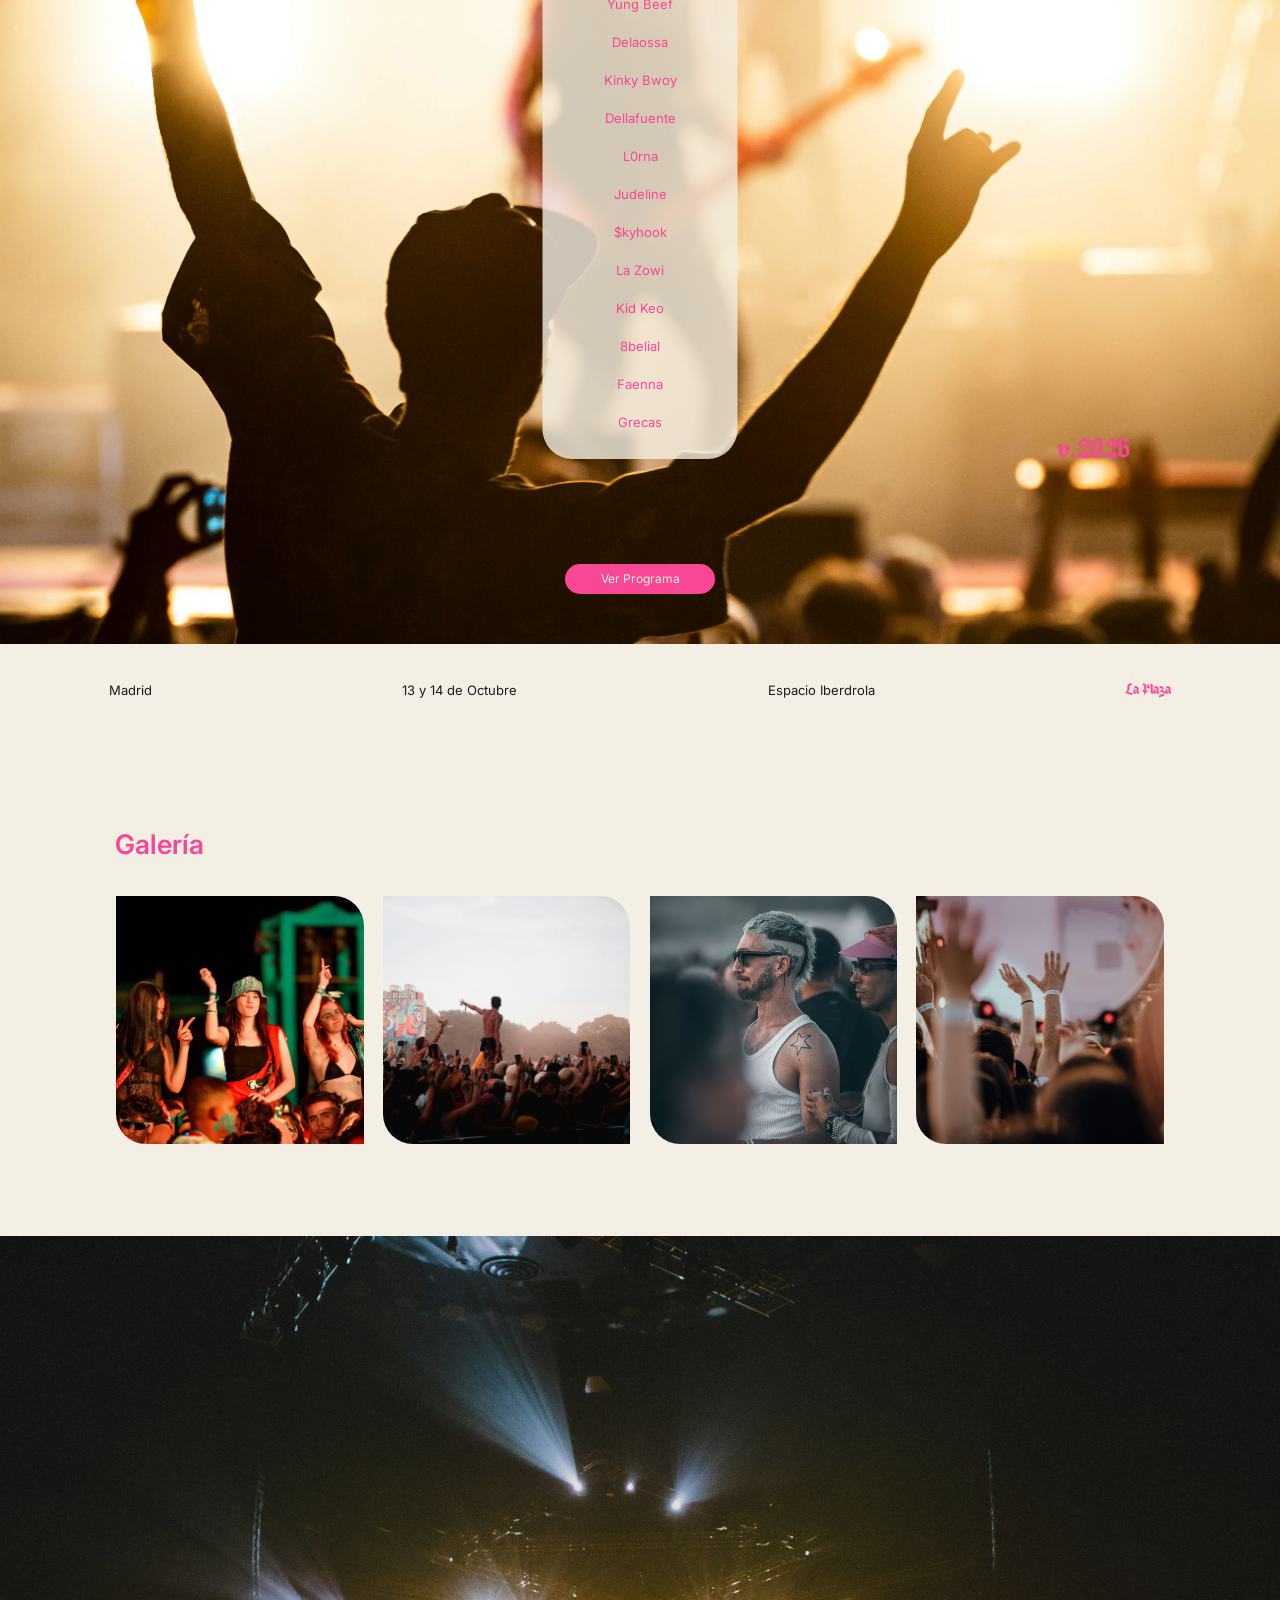
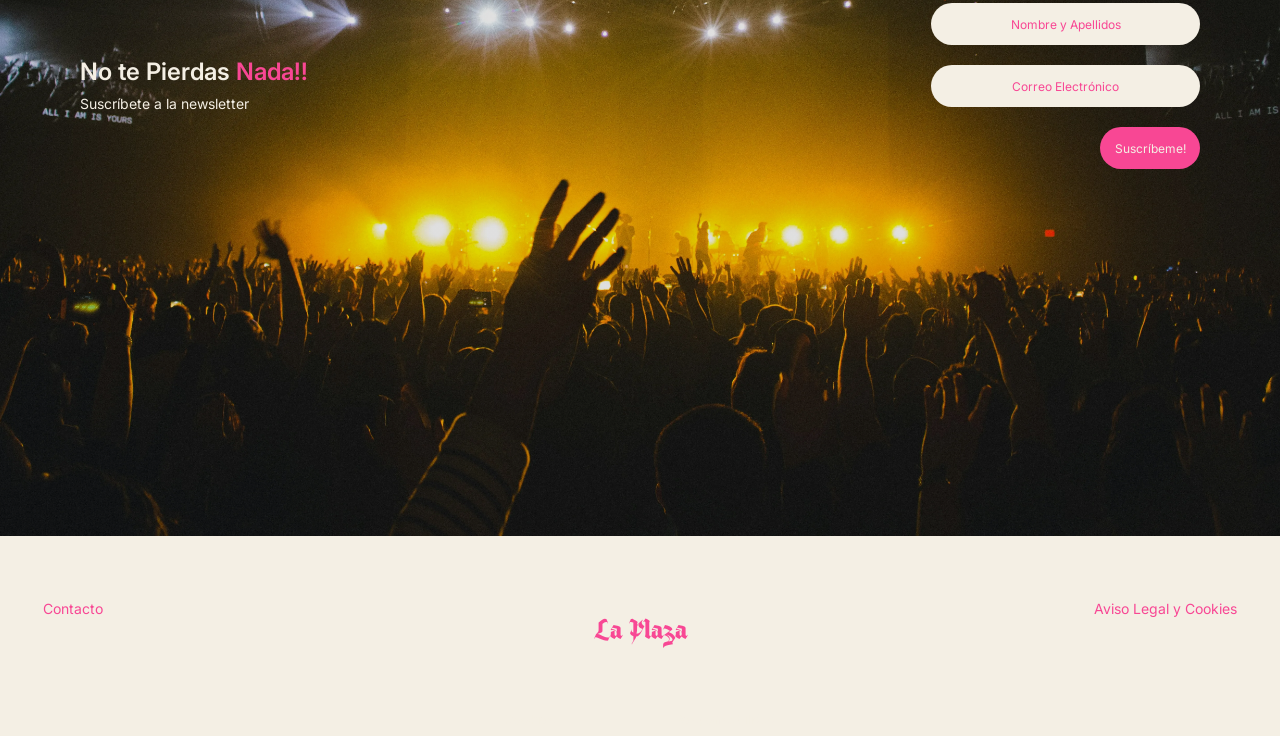
==== commit f7c11ee3: "cambios" ====
--- a/Index.html
+++ b/Index.html
@@ -6,7 +6,6 @@
 
     <title>La Plaza</title>
 
-    <!-- Inter -->
     <link rel="preconnect" href="https://fonts.googleapis.com">
     <link rel="preconnect" href="https://fonts.gstatic.com" crossorigin>
     <link
@@ -14,15 +13,12 @@
         rel="stylesheet"
     >
 
-    <!-- CSS -->
     <link rel="stylesheet" href="Styles/styles.css">
 </head>
 
 <body>
 
-    <!-- =========================
-         HEADER
-    ========================== -->
+    <!-- HEADER -->
 
     <header class="site-header">
 
@@ -76,9 +72,7 @@
 </nav>
 
 
-    <!-- =========================
-         HERO
-    ========================== -->
+    <!-- HERO -->
 
     <main>
 
@@ -138,7 +132,6 @@
     <div class="about-section__content">
 
         <h2 class="about-section__title">
-            <!--La Plaza de Madrid -->
             <span>v.2026</span>
         </h2>
 
@@ -173,9 +166,7 @@
 </section>
 
 
-<!-- =================================================
-     CARTELERA
-================================================== -->
+<!-- CARTELERA -->
 
 <section class="cartelera-section" id="cartelera">
 
@@ -235,9 +226,9 @@
 
     </div>
 
-    <button class="cartelera-section__program">
+    <a class="cartelera-section__program" href="Entradas.html#programa">
         Ver Programa
-    </button>
+    </a>
 
     <span class="cartelera-section__version">
         v.2026
@@ -245,9 +236,7 @@
 
 </section>
 
-<!-- =========================================================
-     INFO
-========================================================= -->
+<!-- INFO -->
 
 <section class="info-section" id="info">
 
@@ -279,16 +268,12 @@
 
 </section>
 
-<!-- =========================================================
-     GALERÍA + NEWSLETTER
-========================================================= -->
+<!-- GALERÍA y NEWSLETTER -->
 
 <div class="gallery-newsletter">
 
 
-    <!-- =====================================================
-         GALERÍA
-    ====================================================== -->
+    <!-- Galería -->
 
     <section class="gallery-section" id="galeria">
 
@@ -327,9 +312,7 @@
     </section>
 
 
-    <!-- =====================================================
-         NEWSLETTER
-    ====================================================== -->
+    <!-- Newsletter -->
 
     <section class="newsletter-section" id="newsletter">
 
@@ -353,13 +336,20 @@
                 <input
                     class="newsletter-section__input"
                     type="text"
+                    name="nombre"
                     placeholder="Nombre y Apellidos"
+                    autocomplete="nombre"
+                    minlength="3"
+                    required
                 >
 
                 <input
                     class="newsletter-section__input"
                     type="email"
+                    name="email"
                     placeholder="Correo Electrónico"
+                    autocomplete="email"
+                    required
                 >
 
                 <button
@@ -380,9 +370,7 @@
     </section>
 
 
-    <!-- =====================================================
-         GRÁFICO 02 — UNE GALERÍA + NEWSLETTER
-    ====================================================== -->
+    <!-- Gráfico 02 (entre galería y newsletter) -->
 
     <img
         class="gallery-newsletter__graphic"
@@ -397,9 +385,7 @@
 
     </main>
     
-    <!-- =====================================================
-         FOOTER
-    ====================================================== -->
+    <!-- Footer -->
 
     <footer class="footer">
 
--- a/Styles/styles.css
+++ b/Styles/styles.css
@@ -1,6 +1,4 @@
-/* =========================================================
-   FUENTES
-========================================================= */
+/* FUENTES */
 
 @font-face {
     font-family: "Dx Gotha";
@@ -11,9 +9,7 @@
 }
 
 
-/* =========================================================
-   VARIABLES
-========================================================= */
+/* VARIABLES */
 
 :root {
     --color-cream: #f4efe4;
@@ -27,9 +23,7 @@
 }
 
 
-/* =========================================================
-   RESET
-========================================================= */
+/* RESET */
 
 * {
     box-sizing: border-box;
@@ -60,9 +54,7 @@
 }
 
 
-/* =========================================================
-   HEADER
-========================================================= */
+/* HEADER */
 
 .site-header {
     position: fixed;
@@ -103,9 +95,7 @@
 }
 
 
-/* =========================================================
-   BOTÓN HAMBURGUESA
-========================================================= */
+/* BOTÓN HAMBURGUESA */
 
 .menu-button {
     position: relative;
@@ -145,7 +135,7 @@
 }
 
 
-/* Hamburguesa → X */
+/* Hamburguesa */
 
 .menu-button[aria-expanded="true"] span:nth-child(1) {
     transform: translateY(10px) rotate(45deg);
@@ -160,9 +150,7 @@
 }
 
 
-/* =========================================================
-   MENÚ
-========================================================= */
+/*  MENÚ */
 
 .site-menu {
     position: fixed;
@@ -246,9 +234,7 @@
 }
 
 
-/* =========================================================
-   HERO
-========================================================= */
+/* HERO */
 
 .hero {
     position: relative;
@@ -318,9 +304,7 @@
 }
 
 
-/* =========================================================
-   BOTONES HERO
-========================================================= */
+/* BOTONES HERO */
 
 .hero__actions {
     display: flex;
@@ -374,9 +358,7 @@
 }
 
 
-/* =========================================================
-   SCROLL
-========================================================= */
+/* SCROLL */
 
 .scroll-indicator {
     position: absolute;
@@ -392,12 +374,6 @@
 
     width: 52px;
     height: 52px;
-
-    /*
-     * IMPORTANTE:
-     * el translateX(-50%) hace que el centro real
-     * del círculo coincida con el centro del viewport.
-     */
     transform: translateX(-50%);
 
     border: 3px solid var(--color-cream);
@@ -419,9 +395,7 @@
 }
 
 
-/* =========================================================
-   SECCIÓN ABOUT
-========================================================= */
+/* SECCIÓN ABOUT */
 
 .about-section {
     position: relative;
@@ -451,7 +425,7 @@
 .about-section__title {
     margin: 0 0 34px;
 
-    font-family: var(--fontbody);
+    font-family: var(--font-body);
     font-size: clamp(34px, 3vw, 48px);
     font-weight: 700;
     line-height: 1.05;
@@ -502,9 +476,8 @@
 .about-section__image {
     display: block;
     width: calc(100% - 40px);
-    width: 100%;
     height: auto;
-    margin: o 20px;
+    margin: 0 20px;
     object-fit: cover;
 }
 
@@ -528,9 +501,7 @@
 }
 
 
-/* =========================================================
-   CARTELERA
-========================================================= */
+/* CARTELERA */
 
 .cartelera-section {
     position: relative;
@@ -546,9 +517,7 @@
 }
 
 
-/* =========================================================
-   FOTO DE FONDO — 11
-========================================================= */
+/* FOTO DE FONDO — 11 */
 
 .cartelera-section::before {
     content: "";
@@ -566,9 +535,7 @@
 
 
 
-/* =========================================================
-   CONTENIDO
-========================================================= */
+/* CONTENIDO */
 
 .cartelera-section > * {
     position: relative;
@@ -577,9 +544,7 @@
 }
 
 
-/* =========================================================
-   TÍTULO
-========================================================= */
+/* TÍTULO */
 
 .cartelera-section__title {
     position: absolute;
@@ -598,9 +563,7 @@
     
 }
 
-/* =========================================================
-   ARTISTAS
-========================================================= */
+/* ARTISTAS */
 
 .cartelera-section__artists {
     position: absolute;
@@ -627,10 +590,21 @@
     z-index: 2;
 }
 
-
-/* =========================================================
-   NOMBRES
-========================================================= */
+/* Hover de los artistas */
+
+.cartelera-section__artist {
+    transition:
+        font-size 0.2s ease,
+        font-weight 0.2s ease;
+    cursor: pointer;
+}
+
+.cartelera-section__artist:hover {
+    font-size: 16px;
+    font-weight: 700;
+}
+
+/* NOMBRES */
 
 .cartelera-section__artist {
     display: flex;
@@ -653,9 +627,7 @@
 }
 
 
-/* =========================================================
-   BOTÓN VER PROGRAMA
-========================================================= */
+/* BOTÓN VER PROGRAMA */
 
 .cartelera-section__program {
     position: absolute;
@@ -665,11 +637,15 @@
 
     transform: translateX(-50%);
 
+    display: flex;
+    align-items: center;
+    justify-content: center;
+
     width: 150px;
     height: 30px;
-
     padding: 0;
 
+    box-sizing: border-box;
     border: none;
     border-radius: 999px;
 
@@ -679,16 +655,26 @@
     font-family: var(--font-body);
     font-size: 12px;
     font-weight: 400;
-
     line-height: 1;
 
+    text-align: center;
+    text-decoration: none;
+    white-space: nowrap;
+
     cursor: pointer;
-}
-
-
-/* =========================================================
-   V.2026
-========================================================= */
+
+        transition:
+        transform 0.2s ease,
+        opacity 0.2s ease;
+}
+
+.cartelera-section__program:hover {
+    opacity: 0.9;
+    transform: translateX(-50%) scale(1.05);
+}
+
+
+/* V.2026 */
 
 .cartelera-section__version {
     position: absolute;
@@ -706,9 +692,7 @@
 }
 
 
-/* =========================================================
-   INFO SECTION
-========================================================= */
+/* INFO SECTION*/
 
 .info-section {
     position: relative;
@@ -721,9 +705,7 @@
     background-color: var(--color-cream);
 }
 
-/* =========================================================
-   MARQUEE INFO
-========================================================= */
+/* MARQUEE INFO */
 
 .info-section__marquee {
     --gap: 2rem;
@@ -799,9 +781,7 @@
     color: var(--color-pink);
 }
 
-/* =========================================================
-   ANIMACIÓN INFINITA
-========================================================= */
+/* ANIMACIÓN INFINITA */
 
 @keyframes info-marquee {
 
@@ -815,9 +795,7 @@
 
 }
 
-/* =========================================================
-   GALERÍA + NEWSLETTER
-========================================================= */
+/* GALERÍA + NEWSLETTER */
 
 .gallery-newsletter {
     position: relative;
@@ -828,9 +806,7 @@
 }
 
 
-/* =========================================================
-   GALERÍA
-========================================================= */
+/* GALERÍA */
 
 .gallery-section {
     position: relative;
@@ -850,9 +826,7 @@
 }
 
 
-/* =========================================================
-   TÍTULO
-========================================================= */
+/* TÍTULO */
 
 .gallery-section__title {
     width: 82%;
@@ -868,9 +842,7 @@
 }
 
 
-/* =========================================================
-   IMÁGENES
-========================================================= */
+/* IMÁGENES */
 
 .gallery-section__images {
     width: 82%;
@@ -905,34 +877,47 @@
     z-index: 2;
 }
 
-/* =========================================================
-   ENTRADAS
-========================================================= */
+
+/* ENTRADAS */
 
 .tickets-section {
     position: relative;
+    isolation: isolate;
 
     width: 100%;
     min-height: calc(100vh - 86px);
+
+    background-color: var(--color-purple);
+
+    padding: calc(var(--header-height) + 40px) 0 70px;
+
+    box-sizing: border-box;
+    overflow: hidden;
+}
+
+
+/* Fotografía de fondo */
+
+.tickets-section::before {
+    content: "";
+    position: absolute;
+    inset: 0;
+    z-index: 0;
+    pointer-events: none;
 
     background-image: url("../Media/Img/03.webp");
     background-size: cover;
     background-position: center;
     background-repeat: no-repeat;
 
-    padding: calc(var(--header-height) + 40px) 0 70px;
-
-    overflow: hidden;
-}
-
-
-/* =========================================================
-   CONTENIDO
-========================================================= */
+    opacity: 0.5;
+}
+
+
+/* CONTENIDO */
 
 .tickets-section__content {
     position: relative;
-
     z-index: 2;
 
     width: 90%;
@@ -942,9 +927,7 @@
 }
 
 
-/* =========================================================
-   TÍTULO
-========================================================= */
+/* TÍTULO */
 
 .tickets-section__title {
     margin: 0 0 40px;
@@ -957,78 +940,61 @@
 }
 
 
-/* =========================================================
-   TARJETAS
-========================================================= */
+/* TARJETAS */
 
 .tickets-section__cards {
     display: flex;
-
     align-items: stretch;
     justify-content: center;
 
     gap: 20px;
-
     width: 100%;
 }
 
 
-/* =========================================================
-   TARJETA INDIVIDUAL
-========================================================= */
+/* Tarjeta individial */
 
 .tickets-section__card {
     position: relative;
 
-    width: 50%;
+    flex: 1 1 0;
+    min-width: 0;
     max-width: 560px;
-
     min-height: 250px;
 
-    padding: 38px 30px 25px;
+    padding: 38px 25px 25px;
+    box-sizing: border-box;
 
     border-radius: 0 30px 0 30px;
-
     overflow: hidden;
 
     display: flex;
     flex-direction: column;
-}
-
-
-/* Primera tarjeta */
-
-.tickets-section__card--day {
+
     background-color: rgba(243, 238, 227, 0.85);
 }
 
 
-/* Segunda tarjeta */
-
-.tickets-section__card--pass {
+/* Tarjeta de abono */
+
+.tickets-section__card:last-child {
     background-color: rgba(244, 63, 145, 0.8);
 }
 
 
-/* =========================================================
-   CABECERA DE TARJETA
-========================================================= */
+/* Cabecera de tarjeta */
 
 .tickets-section__card-header {
     display: flex;
-
     align-items: baseline;
     justify-content: space-between;
 
     gap: 15px;
-
     margin-bottom: 8px;
 }
 
 
-/* =========================================================
-   TÍTULO DE TARJETA
-========================================================= */
+/* Título de la tarjeta */
 
 .tickets-section__card-title {
     margin: 0;
@@ -1036,24 +1002,21 @@
     font-family: var(--font-body);
     font-size: 22px;
     font-weight: 700;
-
     line-height: 1.1;
 
     color: var(--color-pink);
 }
 
 
-/* El título del abono */
-
-.tickets-section__card--pass
+/* Título del abono */
+
+.tickets-section__card:last-child
 .tickets-section__card-title {
     color: var(--color-cream);
 }
 
 
-/* =========================================================
-   VERSIÓN
-========================================================= */
+/* Versión */
 
 .tickets-section__version {
     flex-shrink: 0;
@@ -1065,9 +1028,7 @@
 }
 
 
-/* =========================================================
-   DESCRIPCIÓN
-========================================================= */
+/* Descripción */
 
 .tickets-section__description {
     max-width: 520px;
@@ -1077,7 +1038,6 @@
     font-family: var(--font-body);
     font-size: 13px;
     font-weight: 400;
-
     line-height: 1.2;
 
     color: var(--color-pink);
@@ -1086,15 +1046,13 @@
 
 /* Descripción del abono */
 
-.tickets-section__card--pass
+.tickets-section__card:last-child
 .tickets-section__description {
     color: var(--color-cream);
 }
 
 
-/* =========================================================
-   PRECIO
-========================================================= */
+/* Precio */
 
 .tickets-section__price {
     margin: 0 0 12px;
@@ -1107,82 +1065,48 @@
 }
 
 
-.tickets-section__card--pass
+/* Precio del abono */
+
+.tickets-section__card:last-child
 .tickets-section__price {
     color: var(--color-cream);
 }
 
 
-/* =========================================================
-   SELECCIÓN DE DÍA
-========================================================= */
-
-/* =========================================================
-   DÍAS DE LA ENTRADA
-========================================================= */
-
-.tickets-section__days {
-    display: flex;
-    gap: 14px;
-    margin-bottom: 10px;
-}
-
-
-.tickets-section__day {
+/* CONTADOR DE ENTRADAS */
+
+.tickets-section__quantity {
     display: flex;
     align-items: center;
     justify-content: center;
 
-    width: 150px;
-    height: 30px;
-
+    gap: 18px;
+    margin-top: auto;
+    padding-top: 20px;
+}
+
+
+.tickets-section__quantity-button {
+    display: flex;
+    align-items: center;
+    justify-content: center;
+
+    flex-shrink: 0;
+
+    width: 32px;
+    height: 32px;
     padding: 0;
 
-    border: 1px solid var(--color-pink);
-    border-radius: 999px;
-
-    background-color: transparent;
-
-    font-family: var(--font-body);
-    font-size: 13px;
-    font-weight: 400;
-
-    color: var(--color-pink);
-
-    cursor: pointer;
-}
-
-
-/* Cuando esté seleccionado */
-
-.tickets-section__day.is-selected {
+    border: none;
+    border-radius: 50%;
+
     background-color: var(--color-pink);
     color: var(--color-cream);
-}
-
-
-/* =========================================================
-   BOTÓN COMPRAR
-========================================================= */
-
-.tickets-section__buy {
-    align-self: center;
-
-    width: 150px;
-    height: 30px;
-
-    margin-top: auto;
-
-    border: none;
-    border-radius: 999px;
-
-    background-color: var(--color-purple);
-
-    font-family: var(--font-body);
-    font-size: 13px;
+
+    font-family: var(--font-body);
+    font-size: 20px;
     font-weight: 400;
-
-    color: var(--color-cream);
+    line-height: 1;
 
     cursor: pointer;
 
@@ -1192,40 +1116,370 @@
 }
 
 
-.tickets-section__buy:hover {
+.tickets-section__quantity-button:hover {
+    opacity: 0.85;
+    transform: scale(1.05);
+}
+
+
+.tickets-section__quantity-number {
+    min-width: 20px;
+
+    color: var(--color-pink);
+
+    font-family: var(--font-body);
+    font-size: 16px;
+    font-weight: 400;
+
+    text-align: center;
+    font-variant-numeric: tabular-nums;
+}
+
+
+/* Contador del abono */
+
+.tickets-section__card:last-child
+.tickets-section__quantity-number {
+    color: var(--color-cream);
+}
+
+
+.tickets-section__card:last-child
+.tickets-section__quantity-button {
+    background-color: var(--color-cream);
+    color: var(--color-pink);
+}
+
+/* TOTAL Y COMPRA */
+
+.tickets-section__checkout {
+    position: relative;
+    z-index: 2;
+
+    display: flex;
+    flex-direction: column;
+    align-items: center;
+
+    width: fit-content;
+    min-width: 270px;
+    box-sizing: border-box;
+
+    margin: 35px auto 0;
+    padding: 25px 35px;
+
+    border-radius: 0 30px 0 30px;
+
+    background-color: rgba(243, 238, 227, 0.9);
+}
+
+
+/* Total en Inter */
+
+.tickets-section__checkout .tickets-section__total {
+    display: flex;
+    align-items: center;
+    justify-content: center;
+    gap: 20px;
+
+    margin: 0;
+}
+
+.tickets-section__checkout .tickets-section__total-label {
+    color: var(--color-pink);
+    font-family: var(--font-body);
+    font-size: 22px;
+    font-weight: 700;
+    line-height: 1;
+}
+
+.tickets-section__checkout .tickets-section__total-price {
+    color: var(--color-pink);
+    font-family: var(--font-body);
+    font-size: 20px;
+    font-weight: 400;
+    line-height: 1;
+}
+
+
+/* Botón Comprar */
+
+.tickets-section__checkout .tickets-section__buy {
+    display: flex;
+    align-items: center;
+    justify-content: center;
+
+    align-self: center;
+
+    width: 150px;
+    height: 35px;
+    min-height: 35px;
+
+    margin: 22px 0 0;
+    padding: 0 15px;
+
+    border: none;
+    border-radius: 999px;
+
+    background-color: var(--color-purple);
+    color: var(--color-cream);
+
+    font-family: var(--font-body);
+    font-size: 13px;
+    font-weight: 400;
+
+    opacity: 1;
+    cursor: pointer;
+
+    transition: transform 0.2s ease, opacity 0.2s ease;
+}
+
+.tickets-section__checkout .tickets-section__buy:hover:not(:disabled) {
     opacity: 0.9;
-
     transform: scale(1.03);
 }
 
-
-/* =========================================================
-   RESPONSIVE
-========================================================= */
+.tickets-section__checkout .tickets-section__buy:disabled {
+    background-color: var(--color-purple);
+    color: var(--color-cream);
+    opacity: 0.45;
+    cursor: not-allowed;
+    transform: none;
+}
+
+/* MODAL DE COMPRA */
+
+.ticket-modal {
+    position: fixed;
+    inset: 0;
+    z-index: 200;
+
+    display: flex;
+    align-items: center;
+    justify-content: center;
+
+    padding: 20px;
+    box-sizing: border-box;
+
+    background: transparent;
+
+    opacity: 0;
+    visibility: hidden;
+    pointer-events: none;
+
+    transition:
+        opacity 250ms ease,
+        visibility 250ms ease;
+}
+
+.ticket-modal.is-open {
+    opacity: 1;
+    visibility: visible;
+    pointer-events: auto;
+}
+
+.ticket-modal__overlay {
+    position: absolute;
+    inset: 0;
+
+    background: rgba(30, 25, 31, 0.75);
+    backdrop-filter: blur(5px);
+}
+
+.ticket-modal__content {
+    position: relative;
+    z-index: 1;
+
+    width: 100%;
+    max-width: 460px;
+    padding: 45px 32px 32px;
+    box-sizing: border-box;
+
+    border-radius: 0 30px 0 30px;
+    background: var(--color-cream);
+
+    text-align: center;
+
+    transform: translateY(12px);
+    transition: transform 250ms ease;
+}
+
+.ticket-modal.is-open .ticket-modal__content {
+    transform: translateY(0);
+}
+
+.ticket-modal__close {
+    position: absolute;
+    top: 12px;
+    right: 18px;
+
+    padding: 0;
+    border: 0;
+    background: transparent;
+
+    color: var(--color-pink);
+    font-family: var(--font-body);
+    font-size: 30px;
+    line-height: 1;
+
+    cursor: pointer;
+}
+
+.ticket-modal__title {
+    margin: 0 0 15px;
+
+    color: var(--color-pink);
+    font-family: var(--font-display);
+    font-size: 32px;
+    font-weight: 400;
+    line-height: 1.1;
+}
+
+.ticket-modal__description {
+    margin: 0 0 25px;
+
+    color: var(--color-purple);
+    font-family: var(--font-body);
+    font-size: 14px;
+    line-height: 1.5;
+}
+
+.ticket-modal__form {
+    display: flex;
+    flex-direction: column;
+    gap: 12px;
+}
+
+.ticket-modal__label {
+    color: var(--color-pink);
+    font-family: var(--font-body);
+    font-size: 13px;
+    text-align: left;
+}
+
+.ticket-modal__input {
+    width: 100%;
+    height: 45px;
+    padding: 0 16px;
+    box-sizing: border-box;
+
+    border: 1px solid var(--color-pink);
+    border-radius: 999px;
+    outline: none;
+
+    background: transparent;
+    color: var(--color-purple);
+
+    font-family: var(--font-body);
+    font-size: 14px;
+}
+
+.ticket-modal__input::placeholder {
+    color: var(--color-pink);
+    opacity: 0.7;
+}
+
+.ticket-modal__input:focus {
+    box-shadow: 0 0 0 2px rgba(248, 71, 148, 0.2);
+}
+
+.ticket-modal__submit {
+    width: 100%;
+    min-height: 45px;
+    margin-top: 8px;
+    padding: 12px 18px;
+
+    border: none;
+    border-radius: 999px;
+
+    background: var(--color-pink);
+    color: var(--color-cream);
+
+    font-family: var(--font-body);
+    font-size: 13px;
+    font-weight: 500;
+
+    cursor: pointer;
+    transition: opacity 200ms ease;
+}
+
+.ticket-modal__submit:hover {
+    opacity: 0.85;
+}
+
+@media (max-width: 500px) {
+    .ticket-modal__content {
+        padding: 42px 22px 28px;
+    }
+
+    .ticket-modal__title {
+        font-size: 28px;
+    }
+}
+
+/* Móvil */
+
+@media (max-width: 500px) {
+    .tickets-section__checkout {
+        width: 100%;
+        min-width: 0;
+        margin-top: 30px;
+        padding: 25px 20px;
+    }
+}
+
+
+/*  TABLET*/
 
 @media (max-width: 800px) {
 
     .tickets-section {
         min-height: calc(100vh - 86px);
-
         padding: 50px 0;
     }
 
 
     .tickets-section__cards {
         flex-direction: column;
-
         align-items: center;
+        gap: 20px;
     }
 
 
     .tickets-section__card {
+        flex: none;
         width: 100%;
         max-width: 560px;
-    }
-
-}
-
+        min-height: 250px;
+    }
+
+
+    .tickets-section__total {
+        margin-top: 35px;
+    }
+
+}
+
+@media (max-width: 900px) {
+
+    .gallery-section__title {
+        width: 88%;
+    }
+
+    .gallery-section__images {
+        width: 88%;
+
+        gap: 10px;
+    }
+
+    .gallery-section__image {
+        width: calc((100% - 30px) / 4);
+
+        border-radius: 0 20px 0 20px;
+    }
+
+}
+
+/* MÓVIL */
 
 @media (max-width: 500px) {
 
@@ -1264,45 +1518,28 @@
     }
 
 
-    .tickets-section__days {
-        gap: 8px;
-    }
-
-
-    .tickets-section__day span {
-        width: 130px;
-    }
-
-}
-
-/* =========================================================
-   TABLET
-========================================================= */
-
-@media (max-width: 900px) {
-
-    .gallery-section__title {
-        width: 88%;
-    }
-
-    .gallery-section__images {
-        width: 88%;
-
-        gap: 10px;
-    }
-
-    .gallery-section__image {
-        width: calc((100% - 30px) / 4);
-
-        border-radius: 0 20px 0 20px;
-    }
-
-}
-
-
-/* =========================================================
-   MÓVIL
-========================================================= */
+    .tickets-section__quantity {
+        gap: 16px;
+    }
+
+
+    .tickets-section__total {
+        gap: 15px;
+        margin-top: 30px;
+    }
+
+
+    .tickets-section__total-label {
+        font-size: 22px;
+    }
+
+
+    .tickets-section__total-price {
+        font-size: 18px;
+    }
+
+}
+
 
 @media (max-width: 600px) {
 
@@ -1341,9 +1578,7 @@
 
 }
 
-/* =========================================================
-   NEWSLETTER
-========================================================= */
+/* NEWSLETTER */
 
 .newsletter-section {
     position: relative;
@@ -1400,9 +1635,7 @@
     visibility: visible;
 }
 
-/* =========================================================
-   CONTENIDO
-========================================================= */
+/* CONTENIDO */
 
 .newsletter-section__content {
     width: 90%;
@@ -1418,9 +1651,7 @@
 }
 
 
-/* =========================================================
-   TEXTO
-========================================================= */
+/* TEXTO */
 
 .newsletter-section__text {
     flex: 1;
@@ -1456,9 +1687,7 @@
 }
 
 
-/* =========================================================
-   FORMULARIO
-========================================================= */
+/* FORMULARIO */
 
 .newsletter-section__form {
     width: 48%;
@@ -1526,10 +1755,7 @@
 }
 
 
-/* =========================================================
-   GRÁFICO 02
-   UNE GALERÍA + NEWSLETTER
-========================================================= */
+/* GRÁFICO 02 - UNE GALERÍA y NEWSLETTER */
 
 .gallery-newsletter__graphic {
     position: absolute;
@@ -1546,9 +1772,7 @@
     pointer-events: none;
 }
 
-/* =========================================================
-   PROGRAMA
-========================================================= */
+/* PROGRAMA */
 
 .program-section {
     position: relative;
@@ -1562,9 +1786,7 @@
 }
 
 
-/* =========================================================
-   CONTENIDO
-========================================================= */
+/* CONTENIDO */
 
 .program-section__content {
     width: 82%;
@@ -1574,9 +1796,7 @@
 }
 
 
-/* =========================================================
-   TÍTULO
-========================================================= */
+/* TÍTULO */
 
 .program-section__title {
     margin: 0 0 70px;
@@ -1590,9 +1810,7 @@
 }
 
 
-/* =========================================================
-   TARJETAS
-========================================================= */
+/* TARJETAS */
 
 .program-section__cards {
     display: flex;
@@ -1619,9 +1837,7 @@
 }
 
 
-/* =========================================================
-   FECHA
-========================================================= */
+/* FECHA */
 
 .program-section__date {
     position: absolute;
@@ -1652,9 +1868,7 @@
 }
 
 
-/* =========================================================
-   ARTISTAS
-========================================================= */
+/* ARTISTAS */
 
 .program-section__artists {
     position: absolute;
@@ -1695,9 +1909,7 @@
 }
 
 
-/* =========================================================
-   GRÁFICO 02
-========================================================= */
+/* GRÁFICO 02 */
 .program-section__graphic {
     position: absolute;
 
@@ -1741,9 +1953,7 @@
     transform: rotate(90deg);
 }
 
-/* =========================================================
-   MARQUEE — ENTRADAS
-========================================================= */
+/* MARQUEE — ENTRADAS */
 
 .tickets-marquee {
     --gap: 2rem;
@@ -1768,9 +1978,7 @@
 }
 
 
-/* =========================================================
-   CONTENIDO
-========================================================= */
+/* CONTENIDO */
 
 .tickets-marquee__content {
     flex-shrink: 0;
@@ -1792,9 +2000,7 @@
 }
 
 
-/* =========================================================
-   TEXTO
-========================================================= */
+/* TEXTO */
 
 .tickets-marquee__content li {
     flex-shrink: 0;
@@ -1810,18 +2016,14 @@
 }
 
 
-/* =========================================================
-   LA PLAZA
-========================================================= */
+/* LA PLAZA */
 
 .tickets-marquee__content li.tickets-marquee__brand {
     font-family: var(--font-display);
     color: var(--color-pink);
 }
 
-/* =========================
-   FOOTER
-   ========================= */
+/* FOOTER */
 
 .footer {
     position: relative;
@@ -1896,9 +2098,7 @@
     text-decoration: none;
 }
 
-/* =========================================================
-   TABLET
-========================================================= */
+/* TABLET= */
 
 @media (max-width: 900px) {
 
@@ -1932,9 +2132,7 @@
 }
 
 
-/* =========================================================
-   MÓVIL
-========================================================= */
+/* MÓVIL */
 
 @media (max-width: 600px) {
 
@@ -2021,9 +2219,6 @@
     }
 
 }
-/* =========================================================
-   PROGRAMA — MÓVIL
-========================================================= */
 
 @media (max-width: 600px) {
 
@@ -2108,9 +2303,7 @@
 
 }
 
-/* =========================================================
-   LA PLAZA
-========================================================= */
+/* LA PLAZA */
 
 .plaza-section {
     position: relative;
@@ -2130,9 +2323,7 @@
 }
 
 
-/* =========================================================
-   TEXTO
-========================================================= */
+/* TEXTO */
 
 .plaza-section__content {
     position: relative;
@@ -2154,9 +2345,7 @@
 }
 
 
-/* =========================================================
-   CAMBIO DE COLOR
-========================================================= */
+/* CAMBIO DE COLOR */
 
 @keyframes plaza-title-color {
 
@@ -2170,9 +2359,7 @@
 
 }
 
-/* =========================================================
-   TABLET
-========================================================= */
+/* TABLET */
 
 @media (max-width: 900px) {
 
@@ -2214,9 +2401,7 @@
 }
 
 
-/* =========================================================
-   MÓVIL
-========================================================= */
+/* MÓVIL */
 
 @media (max-width: 600px) {
 
